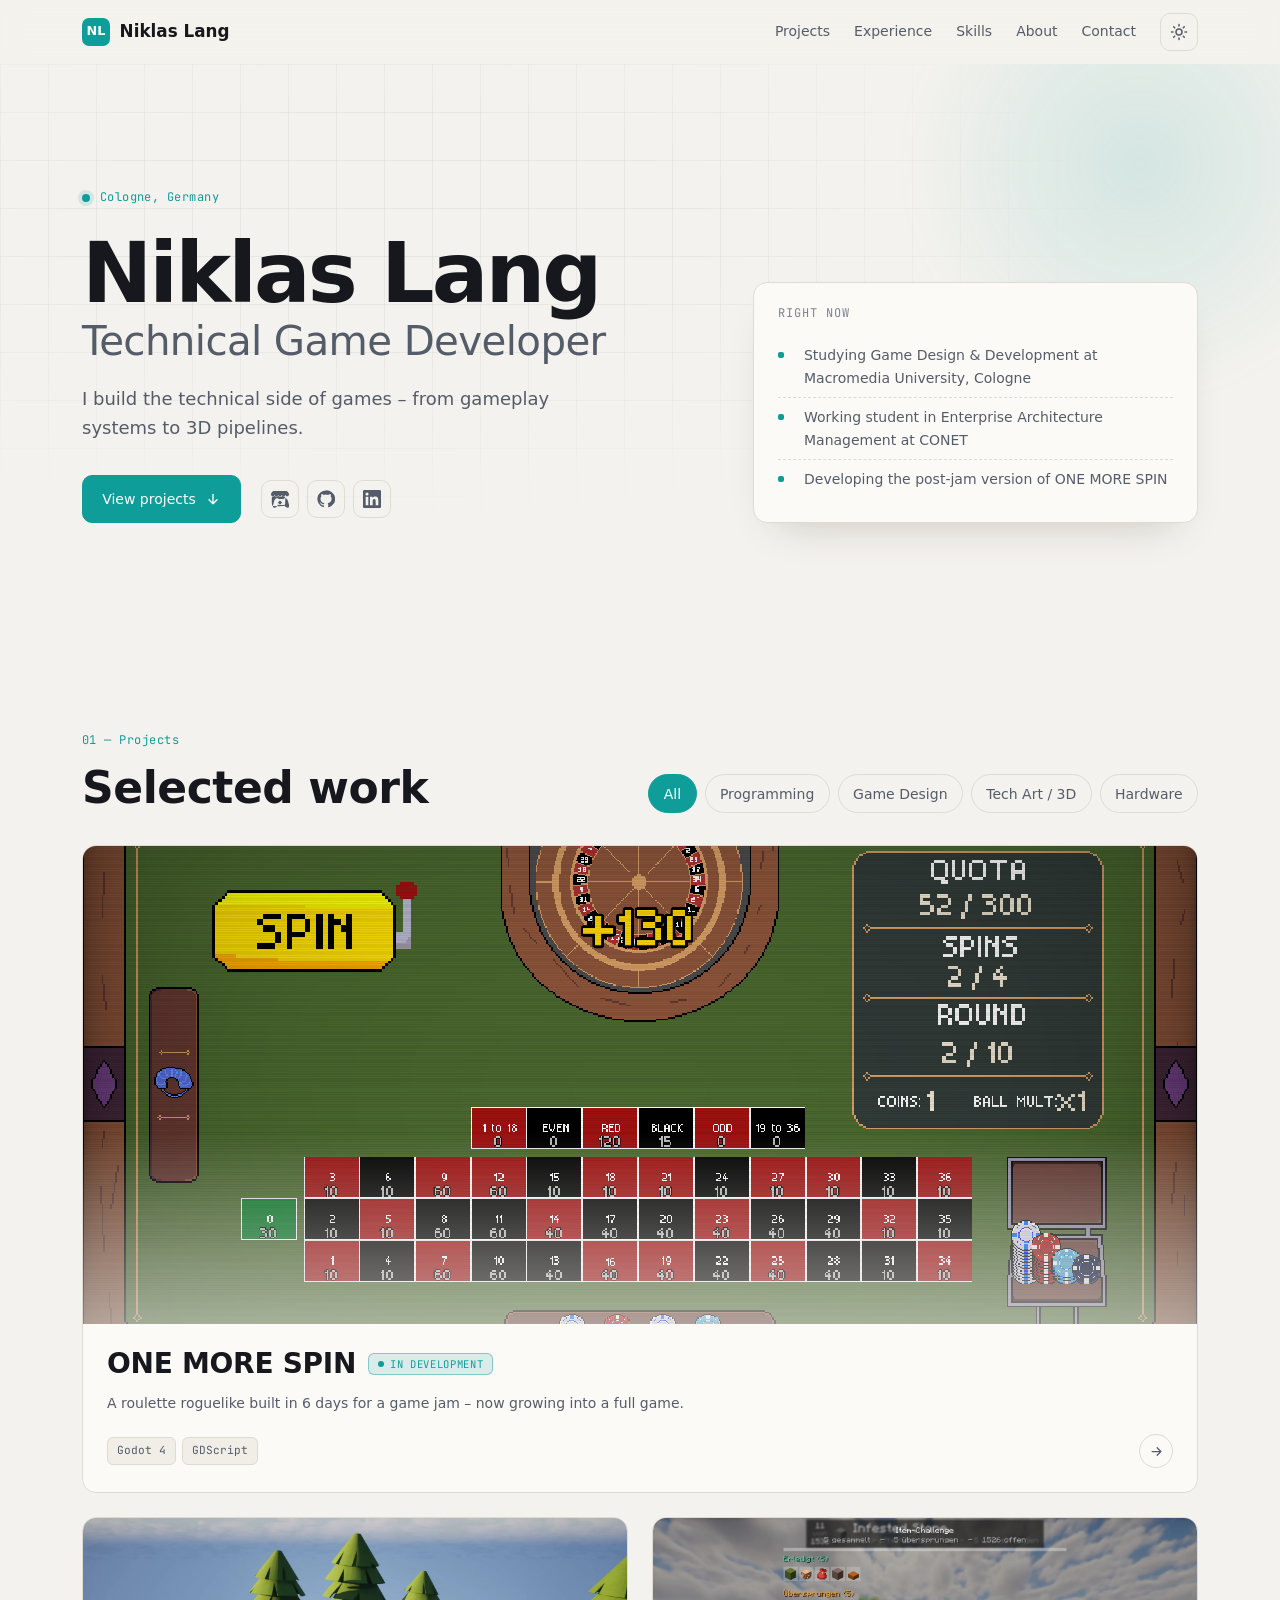
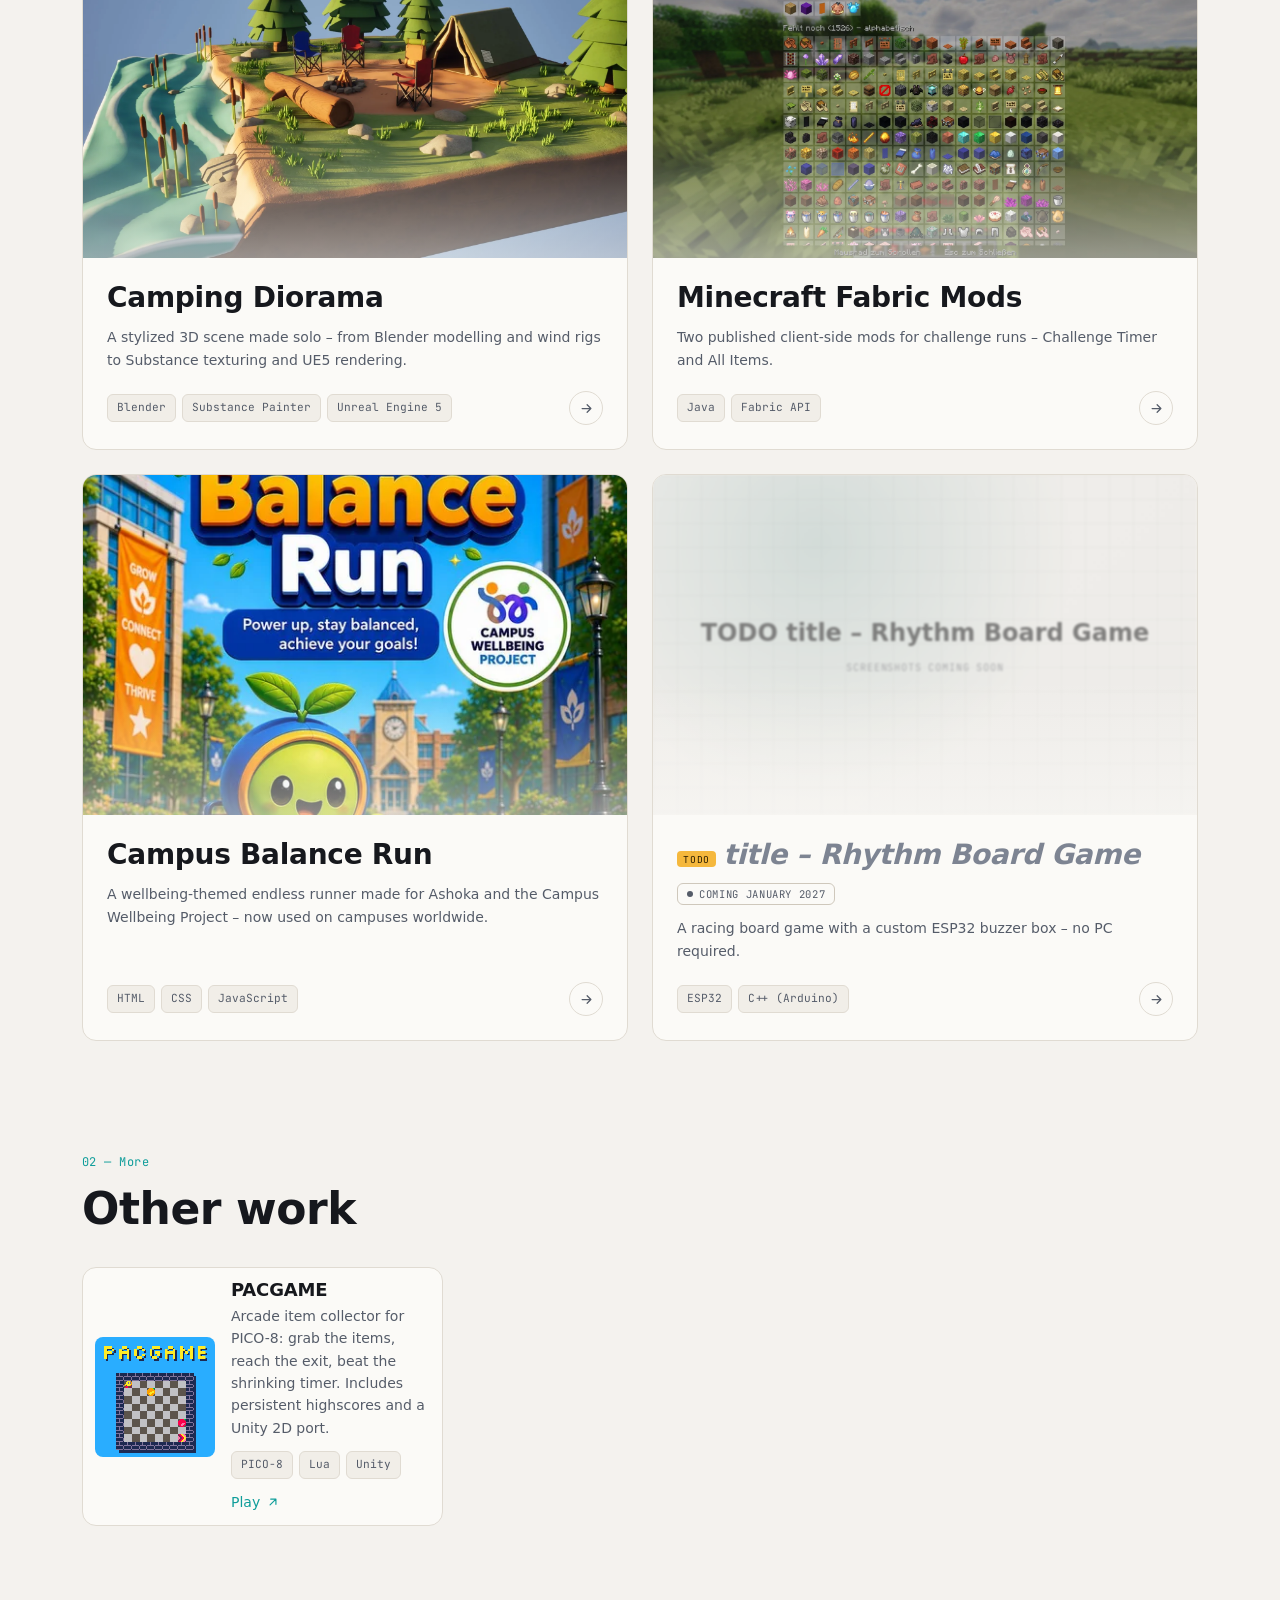
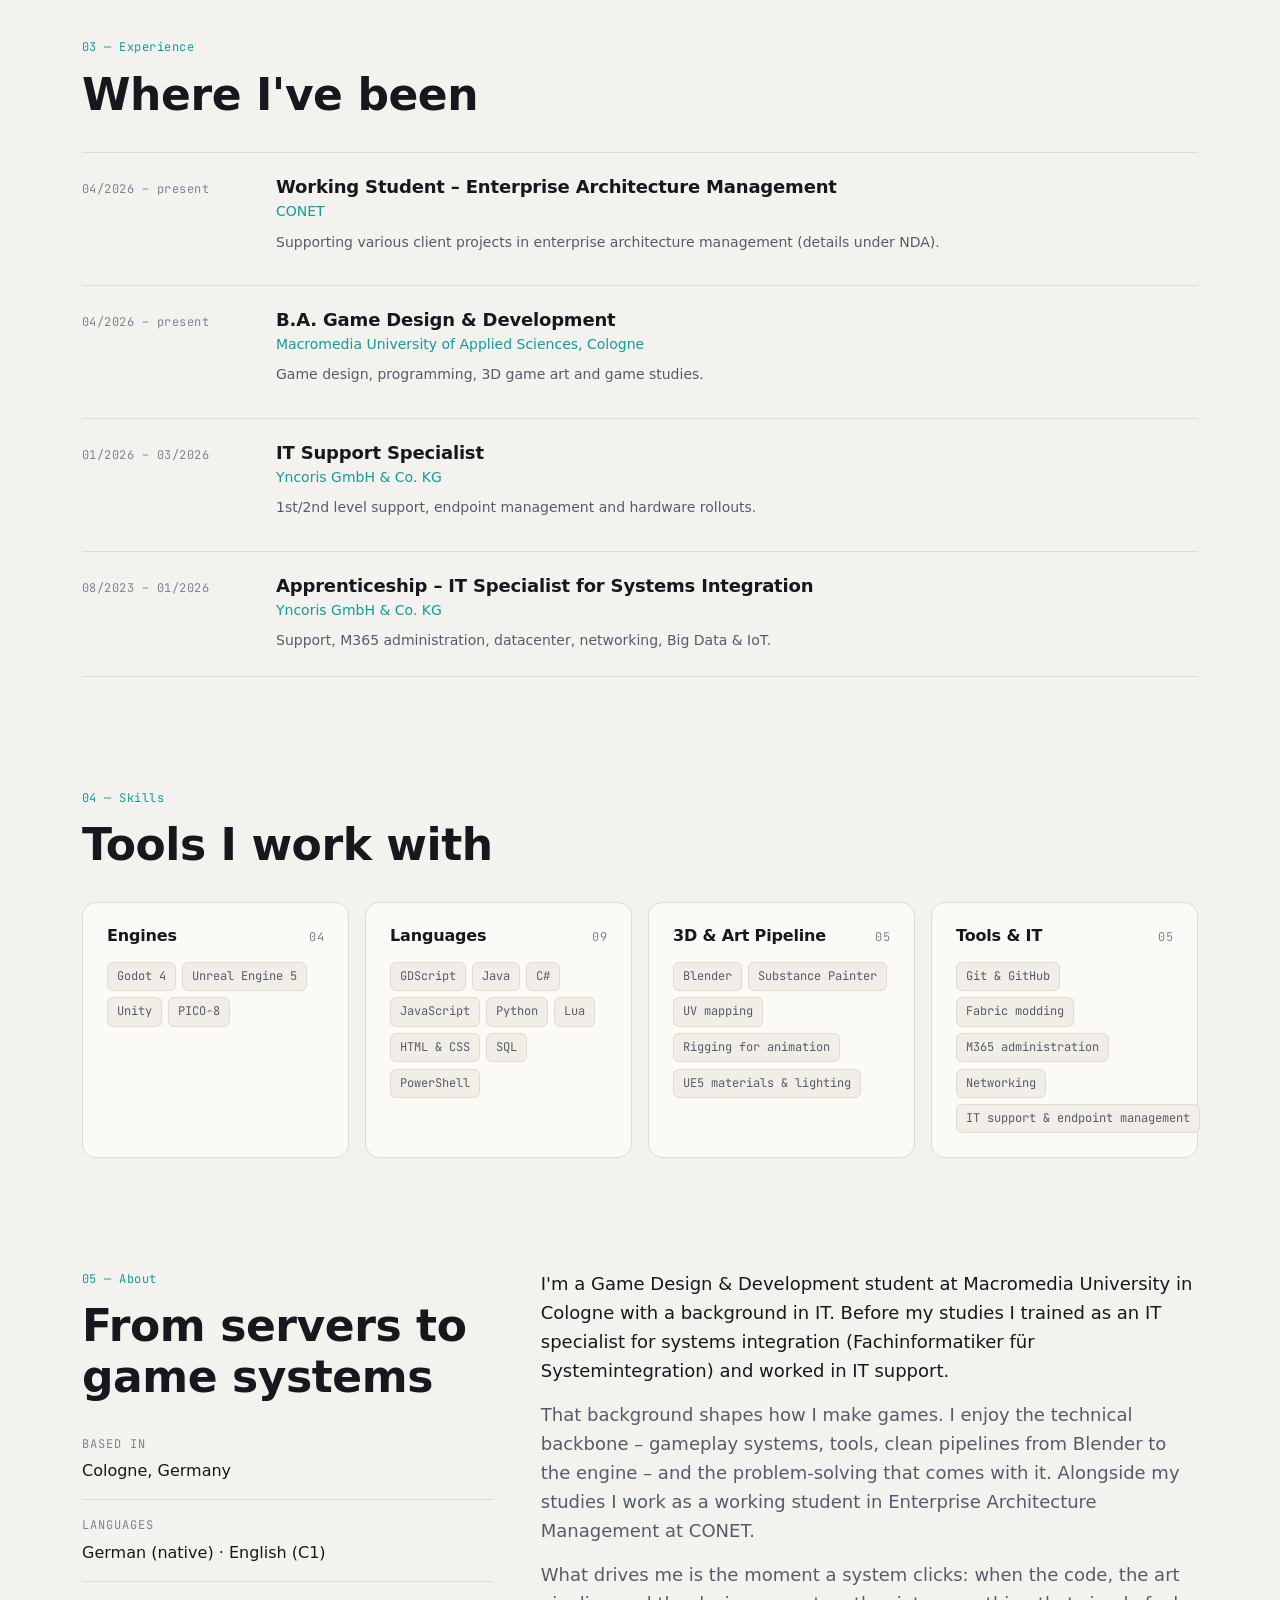
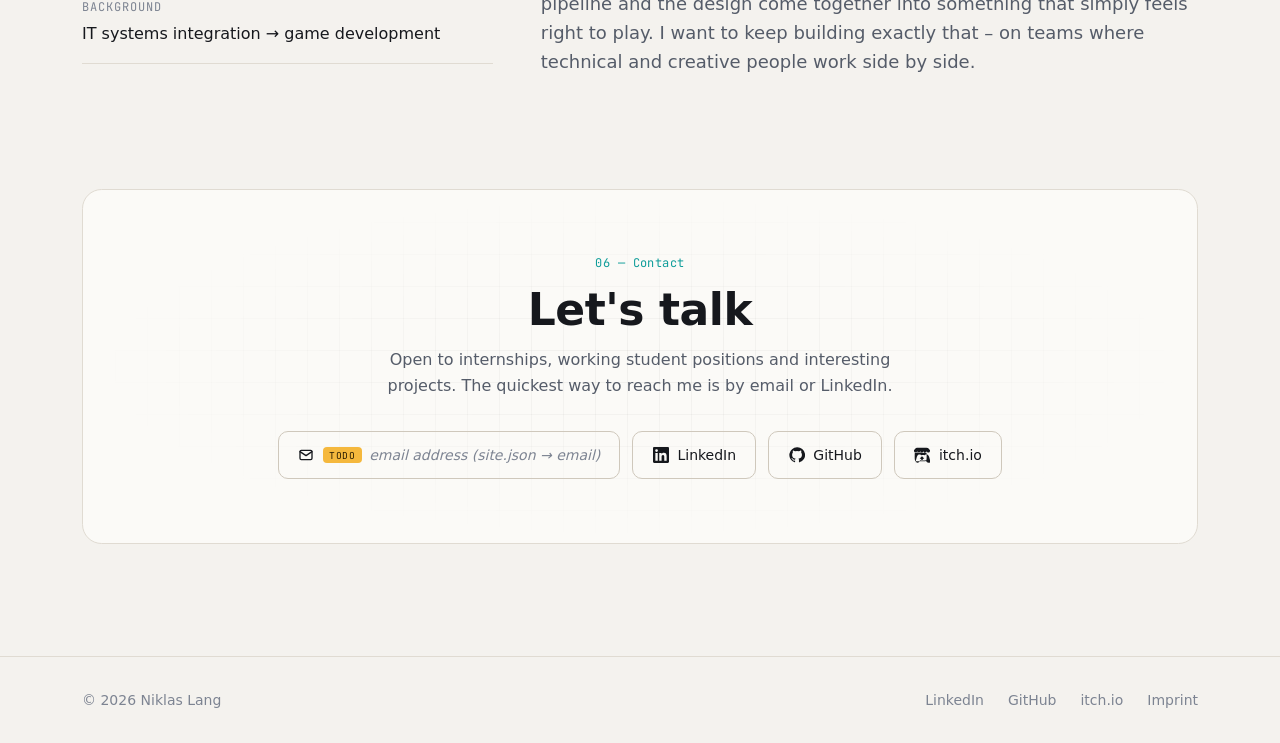
==== index.html @ 4048233a "Add files via upload" ====
<!doctype html>
<html lang="en" data-theme="dark">
<head>
  <meta charset="utf-8">
  <meta name="viewport" content="width=device-width, initial-scale=1">
  <title>Niklas Lang – Technical Game Developer</title>
  <meta name="description" content="Portfolio of Niklas Lang – technical game developer from Cologne. Gameplay systems, 3D pipelines, mods and game jam projects.">
  <meta property="og:title" content="Niklas Lang – Technical Game Developer">
  <meta property="og:description" content="Gameplay systems, 3D pipelines, mods and game jam projects.">
  <meta property="og:image" content="assets/camping-diorama/cover.webp">
  <link rel="icon" href="data:image/svg+xml,%3Csvg xmlns='http://www.w3.org/2000/svg' viewBox='0 0 32 32'%3E%3Crect width='32' height='32' rx='8' fill='%233ddbd9'/%3E%3Ctext x='16' y='22' font-family='Arial' font-weight='700' font-size='15' text-anchor='middle' fill='%23062625'%3ENL%3C/text%3E%3C/svg%3E">
  <link rel="preload" href="assets/fonts/space-grotesk-latin-700-normal.woff2" as="font" type="font/woff2" crossorigin>
  <link rel="preload" href="assets/fonts/inter-latin-400-normal.woff2" as="font" type="font/woff2" crossorigin>
  <!-- Set the theme before first paint, so there is no flash of the wrong theme -->
  <script>
    (function () {
      var t = null;
      try { t = localStorage.getItem("theme"); } catch (e) {}
      if (!t) t = window.matchMedia("(prefers-color-scheme: light)").matches ? "light" : "dark";
      document.documentElement.setAttribute("data-theme", t);
    })();
  </script>
  <link rel="stylesheet" href="css/style.css">
</head>
<body>
  <a class="skip-link" href="#main">Skip to content</a>

  <header class="site-header">
    <div class="container">
      <a class="brand" href="index.html" aria-label="Niklas Lang – home"><span class="brand-mark">NL</span><span>Niklas Lang</span></a>
      <nav class="nav" id="nav" aria-label="Main">
        <a href="#projects">Projects</a>
        <a href="#experience">Experience</a>
        <a href="#skills">Skills</a>
        <a href="#about">About</a>
        <a href="#contact">Contact</a>
      </nav>
      <button class="icon-btn menu-toggle" type="button" aria-label="Open menu" aria-expanded="false" aria-controls="nav">
        <svg viewBox="0 0 24 24" fill="none" stroke="currentColor" stroke-width="2" stroke-linecap="round"><path d="M4 7h16M4 12h16M4 17h16"/></svg>
      </button>
      <button class="icon-btn theme-toggle" type="button" aria-label="Toggle light and dark theme">
        <svg class="icon-moon" viewBox="0 0 24 24" fill="none" stroke="currentColor" stroke-width="2" stroke-linecap="round" stroke-linejoin="round"><path d="M21 12.8A9 9 0 1 1 11.2 3a7 7 0 0 0 9.8 9.8z"/></svg>
        <svg class="icon-sun" viewBox="0 0 24 24" fill="none" stroke="currentColor" stroke-width="2" stroke-linecap="round"><circle cx="12" cy="12" r="4"/><path d="M12 2v2M12 20v2M4.9 4.9l1.4 1.4M17.7 17.7l1.4 1.4M2 12h2M20 12h2M4.9 19.1l1.4-1.4M17.7 6.3l1.4-1.4"/></svg>
      </button>
    </div>
  </header>

  <main id="main">
    <!-- Hero – filled from data/site.json -->
    <section class="hero" aria-labelledby="hero-title">
      <div class="container hero-grid">
        <div>
          <span class="hero-label mono reveal"><span class="dot"></span><span id="hero-location">Cologne, Germany</span></span>
          <h1 id="hero-title" class="reveal"><span id="hero-name">Niklas Lang</span><span class="role" id="hero-role"></span></h1>
          <p class="hero-tagline reveal" id="hero-tagline"></p>
          <div class="hero-actions reveal" id="hero-actions">
            <a class="btn btn-primary" href="#projects">View projects <span aria-hidden="true" style="display:contents"><svg viewBox="0 0 24 24" fill="none" stroke="currentColor" stroke-width="2" stroke-linecap="round" stroke-linejoin="round"><path d="M12 5v14m0 0-6-6m6 6 6-6"/></svg></span></a>
          </div>
        </div>
        <aside class="now-card reveal" aria-labelledby="now-title">
          <h2 id="now-title">Right now</h2>
          <ul id="now-list"></ul>
        </aside>
      </div>
    </section>

    <section class="section" id="projects" aria-labelledby="projects-title">
      <div class="container">
        <div class="section-head reveal">
          <div>
            <span class="section-kicker mono">01 — Projects</span>
            <h2 id="projects-title">Selected work</h2>
          </div>
          <div class="filters" id="filters" role="group" aria-label="Filter projects by category"></div>
        </div>
        <div class="project-grid" id="project-grid"></div>
      </div>
    </section>

    <section class="section" id="other" aria-labelledby="other-title">
      <div class="container">
        <div class="section-head reveal">
          <div>
            <span class="section-kicker mono">02 — More</span>
            <h2 id="other-title">Other work</h2>
          </div>
        </div>
        <div class="other-grid" id="other-grid"></div>
      </div>
    </section>

    <section class="section" id="experience" aria-labelledby="exp-title">
      <div class="container">
        <div class="section-head reveal">
          <div>
            <span class="section-kicker mono">03 — Experience</span>
            <h2 id="exp-title">Where I've been</h2>
          </div>
        </div>
        <div class="timeline" id="timeline"></div>
      </div>
    </section>

    <section class="section" id="skills" aria-labelledby="skills-title">
      <div class="container">
        <div class="section-head reveal">
          <div>
            <span class="section-kicker mono">04 — Skills</span>
            <h2 id="skills-title">Tools I work with</h2>
          </div>
        </div>
        <div class="skills-grid" id="skills-grid"></div>
      </div>
    </section>

    <section class="section" id="about" aria-labelledby="about-title">
      <div class="container about-grid">
        <div class="reveal">
          <span class="section-kicker mono">05 — About</span>
          <h2 id="about-title" style="font-size:var(--fs-2xl)">From servers to game systems</h2>
          <div class="about-meta" id="about-meta" style="margin-top:var(--space-6)"></div>
        </div>
        <div class="about-text reveal" id="about-text"></div>
      </div>
    </section>

    <section class="section" id="contact" aria-labelledby="contact-title">
      <div class="container">
        <div class="contact-box reveal">
          <span class="section-kicker mono">06 — Contact</span>
          <h2 id="contact-title">Let's talk</h2>
          <p>Open to internships, working student positions and interesting projects. The quickest way to reach me is by email or LinkedIn.</p>
          <div class="contact-actions" id="contact-actions"></div>
        </div>
      </div>
    </section>
  </main>

  <footer class="site-footer">
    <div class="container">
      <span>© <span data-year></span> Niklas Lang</span>
      <div class="footer-links" id="footer-links">
        <a href="imprint.html">Imprint</a>
      </div>
    </div>
  </footer>

  <script src="js/shared.js"></script>
  <script src="js/main.js"></script>
</body>
</html>
---- css/style.css ----
/* ==========================================================================
   Niklas Lang – Portfolio
   One stylesheet for all pages. Structure:
   1. Fonts   2. Tokens (colours, spacing, type)   3. Base
   4. Layout & header   5. Hero   6. Sections   7. Cards & filters
   8. Experience / skills / about / contact   9. Project page
   10. Lightbox   11. Placeholders & TODO   12. Motion
   ========================================================================== */

/* ---------- 1. Fonts (self-hosted, no Google CDN) ---------- */
@font-face { font-family: "Inter"; src: url("../assets/fonts/inter-latin-400-normal.woff2") format("woff2"); font-weight: 400; font-display: swap; }
@font-face { font-family: "Inter"; src: url("../assets/fonts/inter-latin-500-normal.woff2") format("woff2"); font-weight: 500; font-display: swap; }
@font-face { font-family: "Inter"; src: url("../assets/fonts/inter-latin-600-normal.woff2") format("woff2"); font-weight: 600; font-display: swap; }
@font-face { font-family: "Space Grotesk"; src: url("../assets/fonts/space-grotesk-latin-500-normal.woff2") format("woff2"); font-weight: 500; font-display: swap; }
@font-face { font-family: "Space Grotesk"; src: url("../assets/fonts/space-grotesk-latin-700-normal.woff2") format("woff2"); font-weight: 700; font-display: swap; }
@font-face { font-family: "JetBrains Mono"; src: url("../assets/fonts/jetbrains-mono-latin-400-normal.woff2") format("woff2"); font-weight: 400; font-display: swap; }

/* ---------- 2. Design tokens ---------- */
:root {
  /* Accent – change this one value to re-colour the whole site */
  --accent: #3ddbd9;
  --accent-ink: #062625;              /* text on accent backgrounds */

  /* Dark theme (default) */
  --bg: #0e1014;
  --bg-soft: #12151b;
  --surface: #161a21;
  --surface-2: #1c212a;
  --border: #262c37;
  --border-strong: #343c4a;
  --text: #e8ebf0;
  --text-muted: #9aa3b2;
  --text-faint: #6b7385;
  --accent-soft: color-mix(in srgb, var(--accent) 14%, transparent);
  --accent-line: color-mix(in srgb, var(--accent) 45%, transparent);
  --grid-line: rgba(255, 255, 255, 0.035);
  --shadow: 0 20px 50px -20px rgba(0, 0, 0, 0.6);

  /* Type */
  --font-head: "Space Grotesk", system-ui, sans-serif;
  --font-body: "Inter", system-ui, sans-serif;
  --font-mono: "JetBrains Mono", ui-monospace, monospace;
  --fs-xs: 0.75rem;
  --fs-sm: 0.875rem;
  --fs-base: 1rem;
  --fs-lg: 1.125rem;
  --fs-xl: clamp(1.4rem, 1.1rem + 1vw, 1.75rem);
  --fs-2xl: clamp(1.9rem, 1.3rem + 2.2vw, 2.75rem);
  --fs-hero: clamp(2.75rem, 1.6rem + 5.2vw, 5.25rem);

  /* Spacing & shape */
  --space-1: 0.25rem; --space-2: 0.5rem; --space-3: 0.75rem; --space-4: 1rem;
  --space-5: 1.5rem; --space-6: 2rem; --space-7: 3rem; --space-8: 4.5rem; --space-9: 7rem;
  --radius: 14px;
  --radius-sm: 8px;
  --max-w: 1180px;
  --gutter: clamp(1rem, 4vw, 2rem);
  --header-h: 64px;
  --ease: cubic-bezier(0.2, 0.7, 0.2, 1);
  color-scheme: dark;
}

/* Light theme – warm off-white, same structure */
:root[data-theme="light"] {
  --accent: #0f9d9a;
  --accent-ink: #ffffff;
  --bg: #f4f2ee;
  --bg-soft: #efece6;
  --surface: #fbfaf7;
  --surface-2: #f1eee8;
  --border: #e0dbd2;
  --border-strong: #cfc8bc;
  --text: #16181d;
  --text-muted: #555c69;
  --text-faint: #7d8492;
  --grid-line: rgba(0, 0, 0, 0.045);
  --shadow: 0 20px 40px -24px rgba(40, 30, 10, 0.25);
  color-scheme: light;
}

/* ---------- 3. Base ---------- */
*, *::before, *::after { box-sizing: border-box; }
html { scroll-behavior: smooth; scroll-padding-top: calc(var(--header-h) + 1rem); -webkit-text-size-adjust: 100%; }
body {
  margin: 0;
  background: var(--bg);
  color: var(--text);
  font-family: var(--font-body);
  font-size: var(--fs-base);
  line-height: 1.6;
  -webkit-font-smoothing: antialiased;
  overflow-x: hidden;
  transition: background-color 0.3s var(--ease), color 0.3s var(--ease);
}
img { max-width: 100%; display: block; }
h1, h2, h3, h4 { font-family: var(--font-head); line-height: 1.15; margin: 0; font-weight: 700; letter-spacing: -0.01em; }
p { margin: 0; }
a { color: inherit; text-decoration: none; }
a:hover { color: var(--accent); }
ul { margin: 0; padding: 0; }
button { font: inherit; color: inherit; background: none; border: 0; cursor: pointer; }
:focus-visible { outline: 2px solid var(--accent); outline-offset: 3px; border-radius: 4px; }
::selection { background: var(--accent); color: var(--accent-ink); }

.container { width: 100%; max-width: var(--max-w); margin: 0 auto; padding: 0 var(--gutter); }
.visually-hidden { position: absolute !important; width: 1px; height: 1px; overflow: hidden; clip: rect(0 0 0 0); white-space: nowrap; }
.skip-link { position: absolute; left: 1rem; top: -100px; background: var(--accent); color: var(--accent-ink); padding: 0.5rem 1rem; border-radius: var(--radius-sm); z-index: 100; }
.skip-link:focus { top: 1rem; }
.mono { font-family: var(--font-mono); font-size: var(--fs-xs); letter-spacing: 0.04em; }

/* ---------- 4. Header ---------- */
.site-header {
  position: sticky; top: 0; z-index: 50;
  height: var(--header-h);
  background: color-mix(in srgb, var(--bg) 78%, transparent);
  backdrop-filter: blur(14px) saturate(140%);
  -webkit-backdrop-filter: blur(14px) saturate(140%);
  border-bottom: 1px solid transparent;
  transition: border-color 0.3s var(--ease);
}
.site-header.scrolled { border-bottom-color: var(--border); }
.site-header .container { height: 100%; display: flex; align-items: center; gap: var(--space-5); }
.brand { font-family: var(--font-head); font-weight: 700; font-size: 1.05rem; display: flex; align-items: center; gap: 0.6rem; white-space: nowrap; }
.brand-mark {
  width: 28px; height: 28px; border-radius: 7px; display: grid; place-items: center;
  background: var(--accent); color: var(--accent-ink); font-size: 0.8rem; font-weight: 700; letter-spacing: 0;
}
.nav { margin-left: auto; display: flex; gap: var(--space-5); font-size: var(--fs-sm); color: var(--text-muted); }
.nav a { position: relative; padding: 0.25rem 0; }
.nav a::after { content: ""; position: absolute; left: 0; right: 0; bottom: -2px; height: 1px; background: var(--accent); transform: scaleX(0); transform-origin: left; transition: transform 0.25s var(--ease); }
.nav a:hover::after, .nav a.active::after { transform: scaleX(1); }
.nav a.active { color: var(--text); }
.icon-btn {
  width: 38px; height: 38px; border-radius: 10px; display: grid; place-items: center; flex-shrink: 0;
  border: 1px solid var(--border); color: var(--text-muted); transition: all 0.2s var(--ease);
}
.icon-btn:hover { color: var(--accent); border-color: var(--accent-line); }
.icon-btn svg { width: 18px; height: 18px; }
.theme-toggle .icon-sun { display: none; }
:root[data-theme="light"] .theme-toggle .icon-sun { display: block; }
:root[data-theme="light"] .theme-toggle .icon-moon { display: none; }
.menu-toggle { display: none; }

@media (max-width: 760px) {
  .nav {
    position: fixed; inset: var(--header-h) 0 auto 0; flex-direction: column; gap: 0;
    background: var(--bg); border-bottom: 1px solid var(--border); padding: var(--space-2) var(--gutter) var(--space-4);
    transform: translateY(-8px); opacity: 0; pointer-events: none; transition: all 0.25s var(--ease);
  }
  .nav.open { transform: none; opacity: 1; pointer-events: auto; }
  .nav a { padding: var(--space-3) 0; font-size: var(--fs-base); border-bottom: 1px solid var(--border); }
  .nav a:last-child { border-bottom: 0; }
  .nav a::after { display: none; }
  .menu-toggle { display: grid; margin-left: auto; }
  .theme-toggle { margin-left: 0; }
}

/* ---------- 5. Hero ---------- */
.hero { position: relative; padding: clamp(3.5rem, 10vw, 7.5rem) 0 clamp(3rem, 8vw, 6rem); overflow: hidden; }
/* subtle blueprint grid – static, fades out towards the bottom */
.hero::before {
  content: ""; position: absolute; inset: 0; z-index: -1;
  background-image:
    linear-gradient(var(--grid-line) 1px, transparent 1px),
    linear-gradient(90deg, var(--grid-line) 1px, transparent 1px);
  background-size: 48px 48px;
  mask-image: radial-gradient(ellipse 80% 70% at 30% 30%, #000 30%, transparent 75%);
  -webkit-mask-image: radial-gradient(ellipse 80% 70% at 30% 30%, #000 30%, transparent 75%);
}
.hero::after {
  content: ""; position: absolute; z-index: -1; width: 520px; height: 520px; right: -120px; top: -160px;
  background: radial-gradient(circle, var(--accent-soft), transparent 65%); filter: blur(10px);
}
.hero-grid { display: grid; grid-template-columns: 1.4fr 1fr; gap: var(--space-7); align-items: end; }
.hero-label { color: var(--accent); display: inline-flex; align-items: center; gap: 0.6rem; margin-bottom: var(--space-5); }
.hero-label .dot { width: 8px; height: 8px; border-radius: 50%; background: var(--accent); box-shadow: 0 0 0 4px var(--accent-soft); }
.hero h1 { font-size: var(--fs-hero); letter-spacing: -0.035em; line-height: 0.98; }
.hero h1 .role { display: block; color: var(--text-muted); font-weight: 500; font-size: 0.48em; letter-spacing: -0.015em; margin-top: 0.5rem; }
.hero-tagline { font-size: var(--fs-lg); color: var(--text-muted); max-width: 34rem; margin-top: var(--space-5); }
.hero-actions { display: flex; flex-wrap: wrap; gap: var(--space-3); margin-top: var(--space-6); align-items: center; }
.hero-social { display: flex; gap: var(--space-2); margin-left: var(--space-2); }

.now-card { background: var(--surface); border: 1px solid var(--border); border-radius: var(--radius); padding: var(--space-5); box-shadow: var(--shadow); }
.now-card h2 { font-family: var(--font-mono); font-weight: 400; font-size: var(--fs-xs); color: var(--text-faint); letter-spacing: 0.08em; text-transform: uppercase; margin-bottom: var(--space-4); }
.now-card li { list-style: none; display: grid; grid-template-columns: 14px 1fr; gap: var(--space-3); font-size: var(--fs-sm); color: var(--text-muted); padding: var(--space-2) 0; }
.now-card li + li { border-top: 1px dashed var(--border); }
.now-card li::before { content: ""; width: 6px; height: 6px; margin-top: 0.55em; border-radius: 2px; background: var(--accent); }
.now-card .loc { margin-top: var(--space-4); padding-top: var(--space-4); border-top: 1px solid var(--border); color: var(--text-faint); }

@media (max-width: 860px) {
  .hero-grid { grid-template-columns: 1fr; gap: var(--space-6); }
}

/* Buttons */
.btn {
  display: inline-flex; align-items: center; gap: 0.55rem; padding: 0.75rem 1.2rem; border-radius: 10px;
  font-weight: 500; font-size: var(--fs-sm); border: 1px solid var(--border-strong); color: var(--text);
  transition: transform 0.2s var(--ease), background 0.2s var(--ease), border-color 0.2s var(--ease), color 0.2s;
}
.btn svg { width: 16px; height: 16px; }
.btn:hover { border-color: var(--accent); color: var(--accent); transform: translateY(-1px); }
.btn-primary { background: var(--accent); color: var(--accent-ink); border-color: var(--accent); }
.btn-primary:hover { color: var(--accent-ink); background: color-mix(in srgb, var(--accent) 88%, #fff); }

/* ---------- 6. Sections ---------- */
.section { padding: var(--space-9) 0 0; }
.section:last-of-type { padding-bottom: var(--space-9); }
.section-head { display: flex; align-items: end; justify-content: space-between; gap: var(--space-5); flex-wrap: wrap; margin-bottom: var(--space-6); }
.section-kicker { color: var(--accent); margin-bottom: var(--space-3); display: block; }
.section-head h2 { font-size: var(--fs-2xl); }
.section-sub { color: var(--text-muted); max-width: 36rem; margin-top: var(--space-3); }

/* ---------- 7. Filters & project cards ---------- */
.filters { display: flex; flex-wrap: wrap; gap: var(--space-2); }
.filter {
  padding: 0.45rem 0.9rem; border-radius: 999px; border: 1px solid var(--border); font-size: var(--fs-sm); color: var(--text-muted);
  transition: all 0.2s var(--ease);
}
.filter:hover { color: var(--text); border-color: var(--border-strong); }
.filter[aria-pressed="true"] { background: var(--accent); border-color: var(--accent); color: var(--accent-ink); }

.project-grid { display: grid; grid-template-columns: repeat(2, 1fr); gap: var(--space-5); }
.project-grid .card:first-child { grid-column: 1 / -1; }
.project-grid .card:first-child .card-media { aspect-ratio: 21 / 9; }
@media (max-width: 760px) {
  .project-grid { grid-template-columns: 1fr; }
  .project-grid .card:first-child .card-media { aspect-ratio: 16 / 10; }
}
.card {
  --mx: 50%; --my: 50%;
  position: relative; display: flex; flex-direction: column; border-radius: var(--radius); overflow: hidden;
  background: var(--surface); border: 1px solid var(--border);
  transition: border-color 0.3s var(--ease), transform 0.3s var(--ease), box-shadow 0.3s var(--ease);
  isolation: isolate;
}
.card.is-hidden { display: none; }
/* cursor-following glow */
.card::before {
  content: ""; position: absolute; inset: 0; z-index: 2; pointer-events: none; opacity: 0; transition: opacity 0.3s var(--ease);
  background: radial-gradient(420px circle at var(--mx) var(--my), color-mix(in srgb, var(--accent) 12%, transparent), transparent 45%);
}
.card:hover { border-color: var(--accent-line); transform: translateY(-3px); box-shadow: var(--shadow); }
.card:hover::before { opacity: 1; }
.card-link { position: absolute; inset: 0; z-index: 3; border-radius: var(--radius); }
.card-media { position: relative; aspect-ratio: 16 / 10; overflow: hidden; background: var(--surface-2); }
.card-media img, .card-media video, .card-media .placeholder { position: absolute; inset: 0; width: 100%; height: 100%; object-fit: cover; }
.card-media img { transition: transform 0.6s var(--ease), opacity 0.4s var(--ease); }
.card:hover .card-media img { transform: scale(1.04); }
.card-media video { opacity: 0; transition: opacity 0.4s var(--ease); }
.card.playing .card-media video { opacity: 1; }
.card-media::after { content: ""; position: absolute; inset: 0; background: linear-gradient(to top, color-mix(in srgb, var(--surface) 55%, transparent), transparent 40%); pointer-events: none; }
.card-body { padding: var(--space-5); display: flex; flex-direction: column; gap: var(--space-3); flex: 1; }
.card-title { font-size: var(--fs-xl); display: flex; align-items: center; gap: var(--space-3); flex-wrap: wrap; }
.card-tagline { color: var(--text-muted); font-size: var(--fs-sm); }
.card-foot { margin-top: auto; display: flex; align-items: center; justify-content: space-between; gap: var(--space-3); padding-top: var(--space-2); }
.card-arrow { width: 34px; height: 34px; border-radius: 50%; display: grid; place-items: center; border: 1px solid var(--border); color: var(--text-muted); transition: all 0.25s var(--ease); flex-shrink: 0; }
.card-arrow svg { width: 15px; height: 15px; }
.card:hover .card-arrow { background: var(--accent); border-color: var(--accent); color: var(--accent-ink); transform: rotate(-45deg); }
.card.is-soon .card-media img, .card.is-soon .card-media .placeholder { filter: saturate(0.4) blur(1px); opacity: 0.6; }

.chips { display: flex; flex-wrap: wrap; gap: 0.4rem; }
.chip { font-family: var(--font-mono); font-size: 0.7rem; padding: 0.25rem 0.55rem; border-radius: 6px; background: var(--surface-2); color: var(--text-muted); border: 1px solid var(--border); white-space: nowrap; }
.badge {
  font-family: var(--font-mono); font-size: 0.66rem; font-weight: 400; letter-spacing: 0.06em; text-transform: uppercase;
  padding: 0.25rem 0.55rem; border-radius: 6px; background: var(--accent-soft); color: var(--accent); border: 1px solid var(--accent-line);
  display: inline-flex; align-items: center; gap: 0.4rem; white-space: nowrap;
}
.badge::before { content: ""; width: 6px; height: 6px; border-radius: 50%; background: currentColor; animation: pulse 2s infinite; }
.badge.soon { background: transparent; color: var(--text-muted); border-color: var(--border-strong); }
.badge.soon::before { animation: none; }
@keyframes pulse { 50% { opacity: 0.35; } }
.badge-float { position: absolute; top: var(--space-4); left: var(--space-4); z-index: 1; backdrop-filter: blur(6px); background: color-mix(in srgb, var(--bg) 70%, transparent); }

/* Other work – compact horizontal cards */
.other-grid { display: grid; grid-template-columns: repeat(auto-fill, minmax(320px, 1fr)); gap: var(--space-4); }
.mini-card { display: grid; grid-template-columns: 120px 1fr; gap: var(--space-4); align-items: center; padding: var(--space-3); border-radius: var(--radius); background: var(--surface); border: 1px solid var(--border); transition: border-color 0.25s var(--ease); }
.mini-card:hover { border-color: var(--accent-line); }
.mini-media { position: relative; aspect-ratio: 1; border-radius: var(--radius-sm); overflow: hidden; background: var(--surface-2); padding: 0; }
.mini-media img, .mini-media .placeholder { width: 100%; height: 100%; object-fit: cover; }
.mini-media:hover img { transform: scale(1.05); }
.mini-media img { transition: transform 0.4s var(--ease); }
.mini-body h3 { font-size: var(--fs-lg); margin-bottom: var(--space-1); }
.mini-body p { font-size: var(--fs-sm); color: var(--text-muted); margin-bottom: var(--space-3); }
.mini-actions { display: flex; align-items: center; gap: var(--space-3); flex-wrap: wrap; }
.text-link { font-size: var(--fs-sm); color: var(--accent); display: inline-flex; align-items: center; gap: 0.35rem; font-weight: 500; }
.text-link svg { width: 14px; height: 14px; }
@media (max-width: 420px) { .mini-card { grid-template-columns: 88px 1fr; } .other-grid { grid-template-columns: 1fr; } }

/* ---------- 8. Experience / skills / about / contact ---------- */
.timeline { position: relative; display: grid; gap: var(--space-2); }
.tl-item { display: grid; grid-template-columns: 170px 1fr; gap: var(--space-5); padding: var(--space-5) 0; border-top: 1px solid var(--border); }
.tl-item:last-child { border-bottom: 1px solid var(--border); }
.tl-period { color: var(--text-faint); padding-top: 0.2rem; }
.tl-item h3 { font-size: var(--fs-lg); }
.tl-org { color: var(--accent); font-size: var(--fs-sm); font-weight: 500; margin-top: 0.15rem; }
.tl-text { color: var(--text-muted); font-size: var(--fs-sm); margin-top: var(--space-2); }
@media (max-width: 640px) { .tl-item { grid-template-columns: 1fr; gap: var(--space-2); } }

.skills-grid { display: grid; grid-template-columns: repeat(auto-fit, minmax(250px, 1fr)); gap: var(--space-4); }
.skill-group { background: var(--surface); border: 1px solid var(--border); border-radius: var(--radius); padding: var(--space-5); }
.skill-group h3 { font-size: var(--fs-base); margin-bottom: var(--space-4); display: flex; justify-content: space-between; align-items: baseline; }
.skill-group h3 .mono { color: var(--text-faint); font-weight: 400; }
.skill-group .chip { font-size: 0.75rem; }

.about-grid { display: grid; grid-template-columns: 1fr 1.6fr; gap: var(--space-7); }
.about-text { display: grid; gap: var(--space-4); color: var(--text-muted); font-size: var(--fs-lg); }
.about-text p:first-child { color: var(--text); }
.about-meta { display: grid; gap: var(--space-4); align-content: start; }
.meta-row { display: grid; gap: var(--space-1); padding-bottom: var(--space-4); border-bottom: 1px solid var(--border); }
.meta-row .mono { color: var(--text-faint); text-transform: uppercase; letter-spacing: 0.08em; }
@media (max-width: 860px) { .about-grid { grid-template-columns: 1fr; gap: var(--space-6); } }

.contact-box {
  position: relative; overflow: hidden; border-radius: calc(var(--radius) * 1.4); border: 1px solid var(--border);
  background: var(--surface); padding: clamp(2rem, 6vw, 4rem); text-align: center;
}
.contact-box::before {
  content: ""; position: absolute; inset: 0; z-index: 0;
  background-image: linear-gradient(var(--grid-line) 1px, transparent 1px), linear-gradient(90deg, var(--grid-line) 1px, transparent 1px);
  background-size: 32px 32px; mask-image: radial-gradient(ellipse at center, #000, transparent 70%); -webkit-mask-image: radial-gradient(ellipse at center, #000, transparent 70%);
}
.contact-box > * { position: relative; }
.contact-box h2 { font-size: var(--fs-2xl); margin-bottom: var(--space-3); }
.contact-box p { color: var(--text-muted); max-width: 32rem; margin: 0 auto var(--space-6); }
.contact-actions { display: flex; justify-content: center; flex-wrap: wrap; gap: var(--space-3); }

.site-footer { border-top: 1px solid var(--border); padding: var(--space-6) 0; color: var(--text-faint); font-size: var(--fs-sm); }
.site-footer .container { display: flex; justify-content: space-between; align-items: center; gap: var(--space-4); flex-wrap: wrap; }
.footer-links { display: flex; gap: var(--space-5); flex-wrap: wrap; }

/* ---------- 9. Project page ---------- */
.project-hero { padding: var(--space-7) 0 var(--space-6); }
.back-link { display: inline-flex; align-items: center; gap: 0.5rem; color: var(--text-muted); font-size: var(--fs-sm); margin-bottom: var(--space-6); }
.back-link svg { width: 16px; height: 16px; transform: rotate(180deg); }
.project-title-row { display: flex; align-items: center; gap: var(--space-4); flex-wrap: wrap; margin-bottom: var(--space-4); }
.project-hero h1 { font-size: var(--fs-hero); letter-spacing: -0.035em; }
.project-tagline { font-size: var(--fs-lg); color: var(--text-muted); max-width: 46rem; }
.project-chips { margin-top: var(--space-5); }

.media-frame { position: relative; border-radius: var(--radius); overflow: hidden; border: 1px solid var(--border); background: #000; aspect-ratio: 16 / 9; }
.media-frame img, .media-frame iframe, .media-frame .placeholder { position: absolute; inset: 0; width: 100%; height: 100%; object-fit: cover; border: 0; }
.media-frame.portrait { aspect-ratio: 16 / 9; }
.media-frame.portrait img { object-fit: contain; }
.media-frame.portrait .blur-bg { position: absolute; inset: -20px; width: calc(100% + 40px); height: calc(100% + 40px); object-fit: cover; filter: blur(28px) brightness(0.55); }
.yt-poster { position: absolute; inset: 0; width: 100%; height: 100%; padding: 0; }
.yt-poster img { transition: transform 0.6s var(--ease), filter 0.3s; }
.yt-poster:hover img { transform: scale(1.02); filter: brightness(0.85); }
.yt-play {
  position: absolute; left: 50%; top: 50%; translate: -50% -50%; display: flex; align-items: center; gap: 0.75rem;
  padding: 0.9rem 1.4rem 0.9rem 1rem; border-radius: 999px; background: var(--accent); color: var(--accent-ink); font-weight: 600; font-size: var(--fs-sm);
  box-shadow: 0 10px 40px -10px rgba(0, 0, 0, 0.7); transition: transform 0.25s var(--ease);
}
.yt-play svg { width: 22px; height: 22px; }
.yt-poster:hover .yt-play { transform: scale(1.05); }
.yt-note { position: absolute; bottom: var(--space-3); left: 50%; translate: -50% 0; font-size: 0.7rem; color: rgba(255, 255, 255, 0.75); background: rgba(0, 0, 0, 0.55); padding: 0.25rem 0.6rem; border-radius: 6px; white-space: nowrap; }

.project-layout { display: grid; grid-template-columns: minmax(0, 1fr) 320px; gap: var(--space-7); padding: var(--space-7) 0 0; align-items: start; }
.project-main { display: grid; gap: var(--space-8); min-width: 0; }
.project-aside { position: sticky; top: calc(var(--header-h) + var(--space-5)); display: grid; gap: var(--space-4); }
@media (max-width: 960px) { .project-layout { grid-template-columns: 1fr; } .project-aside { position: static; order: -1; } }

.facts { background: var(--surface); border: 1px solid var(--border); border-radius: var(--radius); padding: var(--space-5); }
.facts h2, .aside-title { font-family: var(--font-mono); font-weight: 400; font-size: var(--fs-xs); color: var(--text-faint); letter-spacing: 0.08em; text-transform: uppercase; margin-bottom: var(--space-3); }
.facts dl { margin: 0; display: grid; }
.facts .fact { display: grid; gap: 0.1rem; padding: var(--space-3) 0; border-top: 1px solid var(--border); }
.facts .fact:first-child { border-top: 0; padding-top: 0; }
.facts dt { font-size: var(--fs-xs); color: var(--text-faint); }
.facts dd { margin: 0; font-size: var(--fs-sm); }
.stats { display: grid; grid-template-columns: 1fr 1fr; gap: var(--space-3); }
.stat { background: var(--surface); border: 1px solid var(--border); border-radius: var(--radius); padding: var(--space-4); }
.stat-num { font-family: var(--font-head); font-size: 1.9rem; font-weight: 700; color: var(--accent); line-height: 1; font-variant-numeric: tabular-nums; }
.stat-label { font-size: var(--fs-xs); color: var(--text-muted); margin-top: var(--space-2); }
.stat-live { font-family: var(--font-mono); font-size: 0.62rem; color: var(--text-faint); margin-top: var(--space-2); display: flex; align-items: center; gap: 0.35rem; }
.stat-live::before { content: ""; width: 6px; height: 6px; border-radius: 50%; background: #39d353; }
.stat-live.offline::before { background: var(--text-faint); }
.link-buttons { display: grid; gap: var(--space-2); }
.link-buttons .btn { justify-content: space-between; }

.block h2 { font-size: var(--fs-xl); margin-bottom: var(--space-4); display: flex; align-items: center; gap: var(--space-3); }
.block h2 .mono { color: var(--accent); font-size: var(--fs-sm); }
.prose { color: var(--text-muted); font-size: var(--fs-lg); max-width: 46rem; }
.built-list { display: grid; gap: var(--space-3); max-width: 46rem; }
.built-list li { list-style: none; display: grid; grid-template-columns: 22px 1fr; gap: var(--space-3); color: var(--text-muted); }
.built-list li::before { content: "→"; color: var(--accent); font-family: var(--font-mono); }
.callout { border-left: 2px solid var(--accent); padding: var(--space-2) 0 var(--space-2) var(--space-5); }

.gallery { display: grid; grid-template-columns: repeat(auto-fill, minmax(220px, 1fr)); gap: var(--space-3); margin-top: var(--space-4); }
.gallery.portraits { grid-template-columns: repeat(auto-fill, minmax(150px, 1fr)); }
.gallery-item { position: relative; aspect-ratio: 16 / 10; border-radius: var(--radius-sm); overflow: hidden; border: 1px solid var(--border); background: var(--surface-2); padding: 0; }
.gallery.portraits .gallery-item { aspect-ratio: 9 / 16; }
.gallery-item img { width: 100%; height: 100%; object-fit: cover; transition: transform 0.5s var(--ease); }
.gallery-item:hover img { transform: scale(1.05); }
.gallery-item::after { content: ""; position: absolute; inset: 0; border-radius: inherit; box-shadow: inset 0 0 0 0 var(--accent); transition: box-shadow 0.2s; }
.gallery-item:hover::after { box-shadow: inset 0 0 0 2px var(--accent); }
.breakdown { display: grid; gap: var(--space-7); }
.breakdown-step h3 { font-size: var(--fs-lg); margin-bottom: var(--space-3); display: flex; gap: var(--space-3); align-items: baseline; }
.breakdown-step h3 .mono { color: var(--text-faint); }
.breakdown-step .prose { font-size: var(--fs-base); }

.next-project { display: flex; justify-content: space-between; align-items: center; gap: var(--space-4); padding: var(--space-6); margin-top: var(--space-8); border-radius: var(--radius); border: 1px solid var(--border); background: var(--surface); transition: border-color 0.25s; }
.next-project:hover { border-color: var(--accent-line); color: inherit; }
.next-project .mono { color: var(--text-faint); display: block; margin-bottom: var(--space-1); }
.next-project strong { font-family: var(--font-head); font-size: var(--fs-xl); }
.next-project:hover strong { color: var(--accent); }
.wip-note { display: flex; gap: var(--space-3); align-items: center; padding: var(--space-4) var(--space-5); border: 1px dashed var(--border-strong); border-radius: var(--radius); color: var(--text-muted); }
.not-found { padding: var(--space-9) 0; text-align: center; display: grid; gap: var(--space-4); justify-items: center; }

/* Imprint */
.legal { padding: var(--space-8) 0 var(--space-9); max-width: 46rem; }
.legal h1 { font-size: var(--fs-2xl); margin-bottom: var(--space-6); }
.legal h2 { font-size: var(--fs-lg); margin: var(--space-6) 0 var(--space-3); }
.legal p { color: var(--text-muted); }

/* ---------- 10. Lightbox ---------- */
.lightbox { position: fixed; inset: 0; z-index: 200; background: rgba(5, 6, 9, 0.92); backdrop-filter: blur(8px); display: grid; grid-template-rows: auto 1fr auto; opacity: 0; pointer-events: none; transition: opacity 0.25s var(--ease); }
.lightbox.open { opacity: 1; pointer-events: auto; }
.lb-top { display: flex; justify-content: space-between; align-items: center; padding: var(--space-4) var(--gutter); color: #c9cfd9; }
.lb-stage { position: relative; display: grid; place-items: center; padding: 0 var(--space-8); min-height: 0; }
.lb-stage img { max-width: 100%; max-height: 100%; object-fit: contain; border-radius: var(--radius-sm); user-select: none; }
.lb-caption { text-align: center; color: #c9cfd9; font-size: var(--fs-sm); padding: var(--space-4) var(--gutter) var(--space-5); }
.lb-btn { width: 44px; height: 44px; border-radius: 50%; display: grid; place-items: center; color: #fff; border: 1px solid rgba(255, 255, 255, 0.2); background: rgba(255, 255, 255, 0.06); transition: all 0.2s; }
.lb-btn:hover { border-color: var(--accent); color: var(--accent); }
.lb-btn svg { width: 18px; height: 18px; }
.lb-prev, .lb-next { position: absolute; top: 50%; translate: 0 -50%; }
.lb-prev { left: var(--space-4); } .lb-prev svg { transform: rotate(180deg); }
.lb-next { right: var(--space-4); }
@media (max-width: 640px) { .lb-stage { padding: 0 var(--space-3); } .lb-prev, .lb-next { display: none; } }

/* ---------- 11. Pixel art, placeholders, TODO ---------- */
img.pixel { image-rendering: pixelated; image-rendering: crisp-edges; }
.placeholder {
  display: grid; place-items: center; text-align: center; padding: var(--space-5);
  background:
    linear-gradient(var(--grid-line) 1px, transparent 1px) 0 0 / 24px 24px,
    linear-gradient(90deg, var(--grid-line) 1px, transparent 1px) 0 0 / 24px 24px,
    radial-gradient(circle at 30% 20%, color-mix(in srgb, var(--accent) 30%, transparent), transparent 55%),
    linear-gradient(135deg, var(--surface-2), var(--bg-soft));
  color: var(--text-muted);
}
.placeholder span { font-family: var(--font-head); font-weight: 700; font-size: clamp(1rem, 2.5vw, 1.5rem); color: var(--text); opacity: 0.85; }
.placeholder small { display: block; font-family: var(--font-mono); font-size: 0.65rem; letter-spacing: 0.08em; text-transform: uppercase; margin-top: 0.4rem; color: var(--text-faint); }
.todo { font-style: italic; color: var(--text-faint); }
.todo-pill { font-style: normal; font-family: var(--font-mono); font-size: 0.6rem; font-weight: 400; letter-spacing: 0.06em; padding: 0.1rem 0.4rem; border-radius: 4px; background: #f5b83d; color: #2b1d00; margin-right: 0.45rem; vertical-align: 0.15em; }

/* ---------- 12. Motion ---------- */
.reveal { opacity: 0; transform: translateY(18px); transition: opacity 0.7s var(--ease), transform 0.7s var(--ease); }
.reveal.visible { opacity: 1; transform: none; }
@media (prefers-reduced-motion: reduce) {
  html { scroll-behavior: auto; }
  *, *::before, *::after { animation: none !important; transition: none !important; }
  .reveal { opacity: 1; transform: none; }
  .card::before { display: none; }
}

/* hover lift must win over the reveal reset */
.card.reveal.visible:hover { transform: translateY(-3px); }
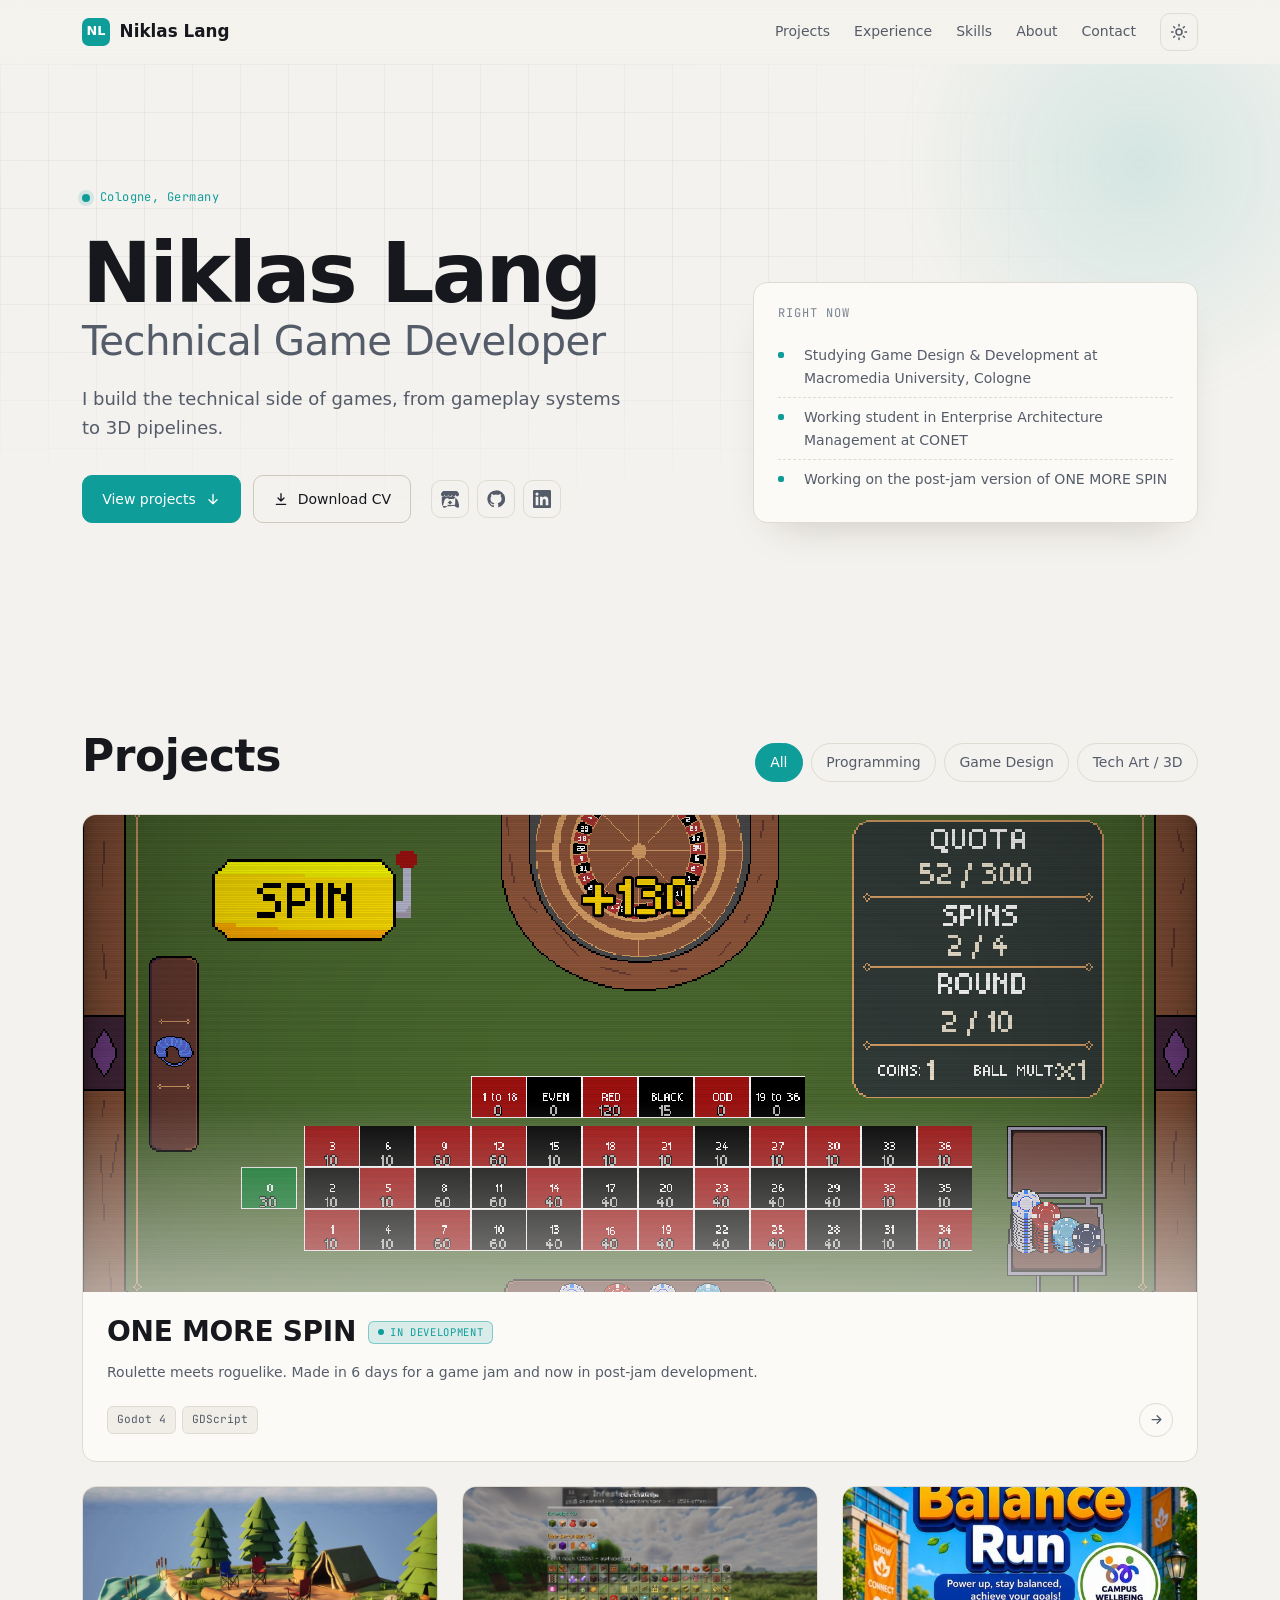
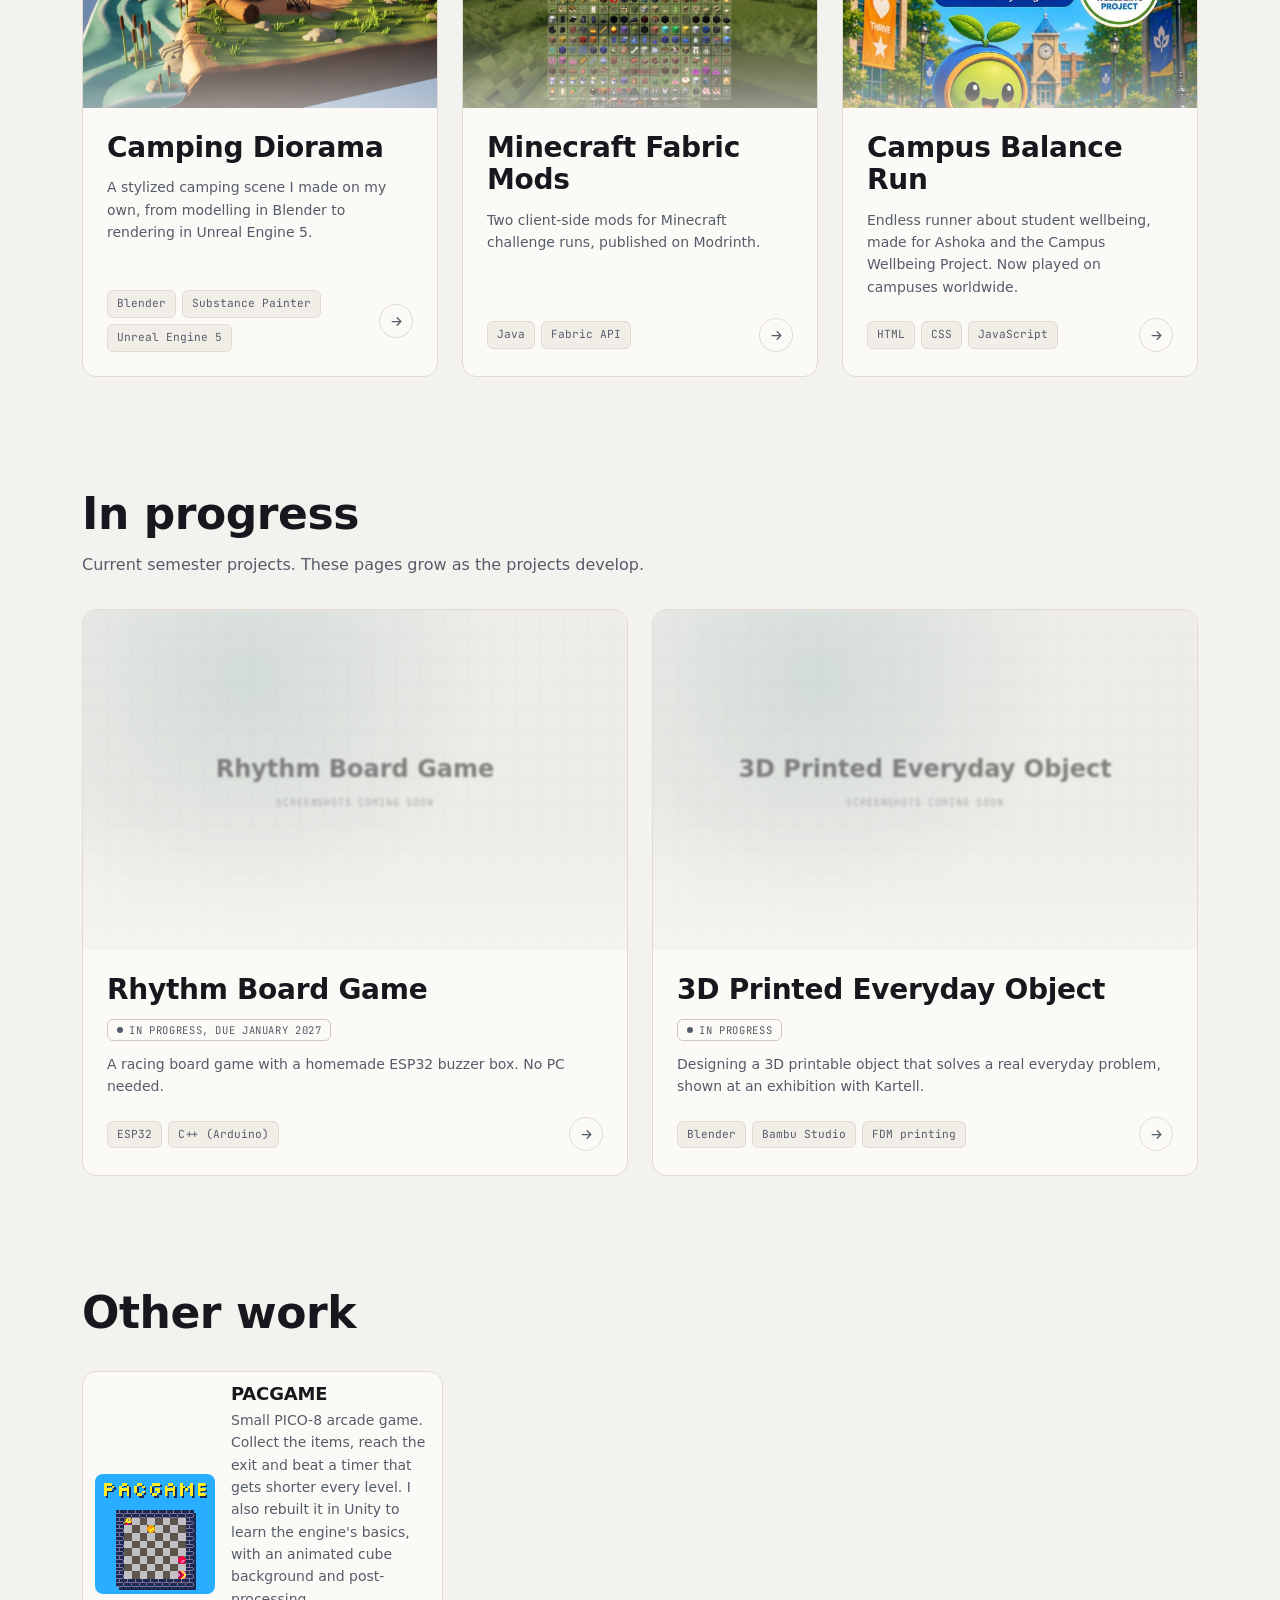
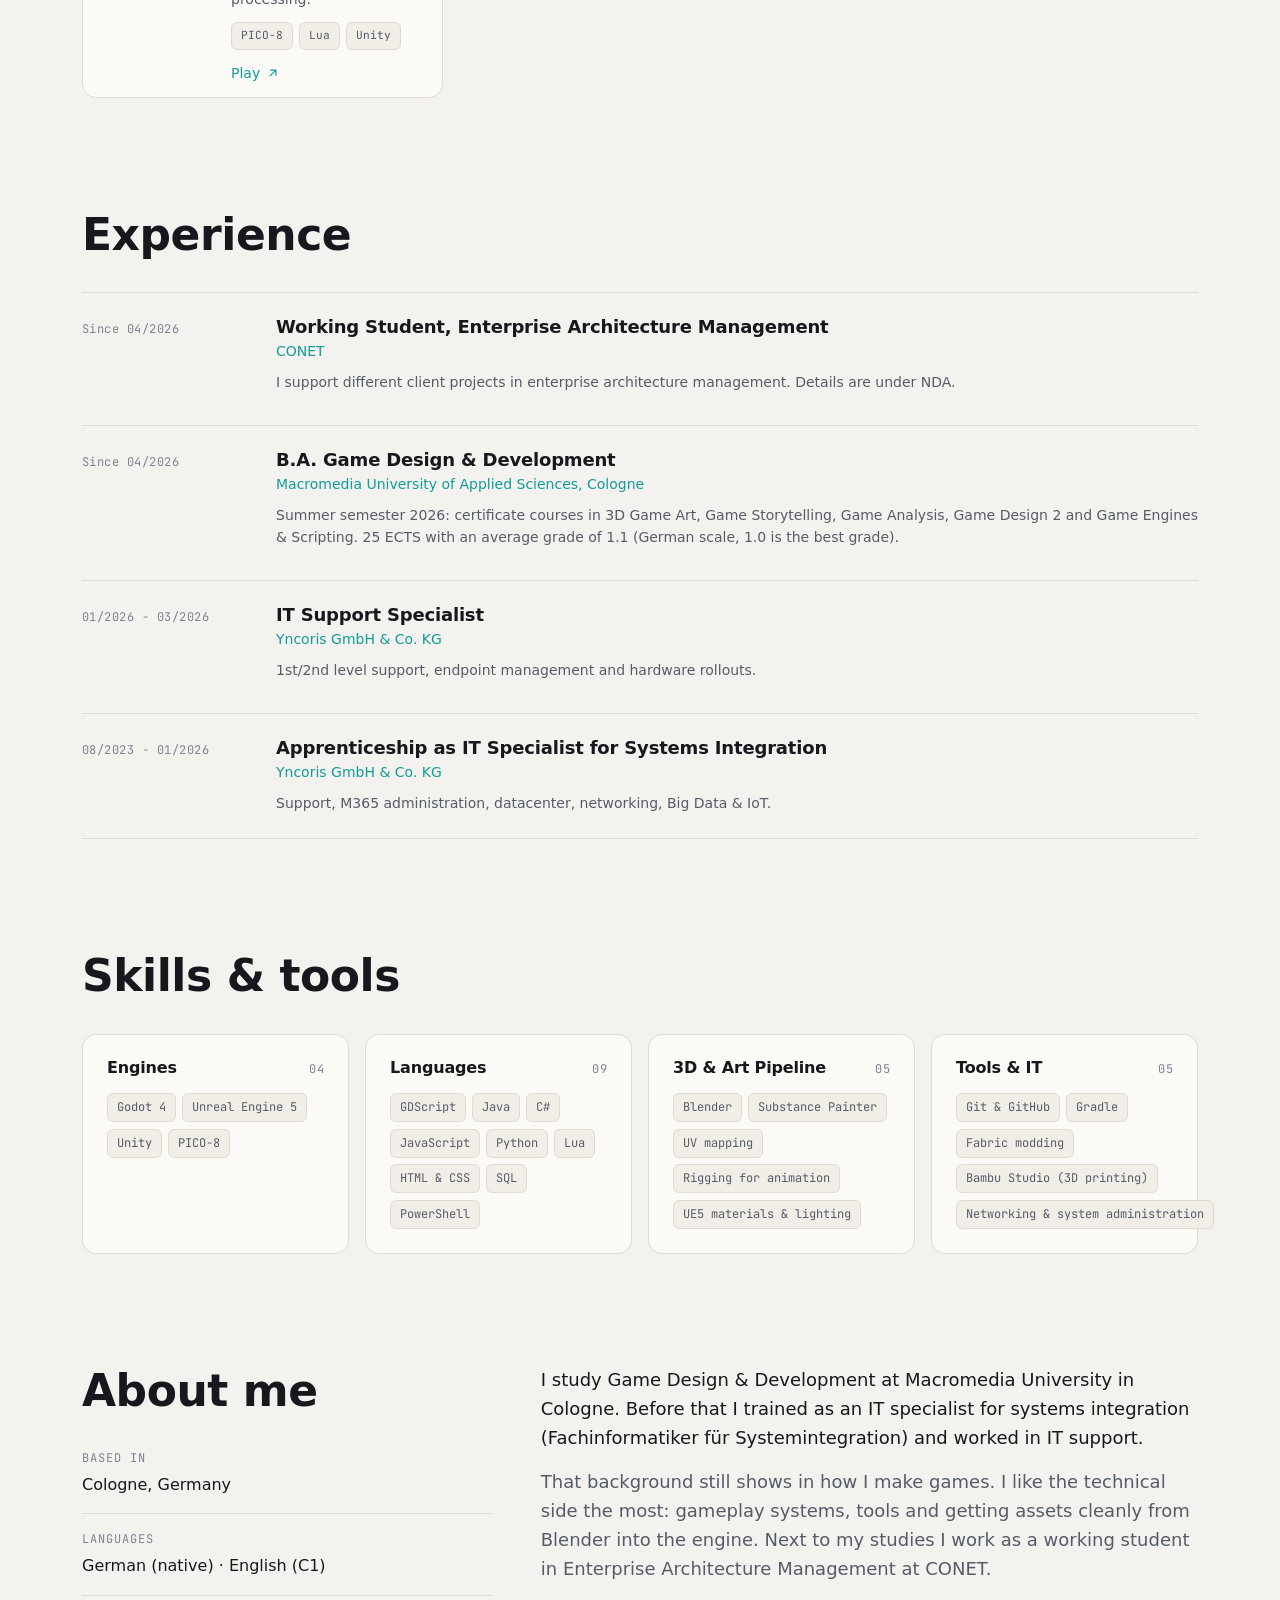
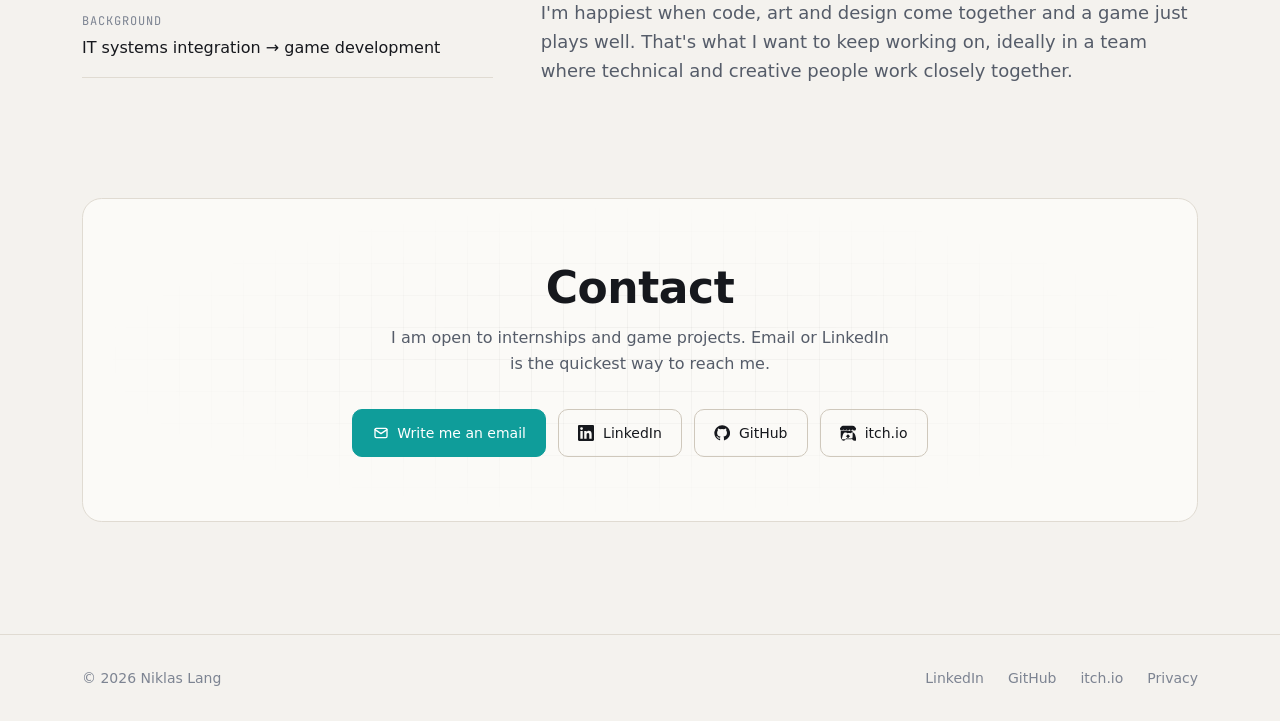
==== commit 6e10ae69: "Updatet Infos" ====
--- a/index.html
+++ b/index.html
@@ -3,9 +3,9 @@
 <head>
   <meta charset="utf-8">
   <meta name="viewport" content="width=device-width, initial-scale=1">
-  <title>Niklas Lang – Technical Game Developer</title>
-  <meta name="description" content="Portfolio of Niklas Lang – technical game developer from Cologne. Gameplay systems, 3D pipelines, mods and game jam projects.">
-  <meta property="og:title" content="Niklas Lang – Technical Game Developer">
+  <title>Niklas Lang | Technical Game Developer</title>
+  <meta name="description" content="Portfolio of Niklas Lang, technical game developer from Cologne. Gameplay systems, 3D pipelines, mods and game jam projects.">
+  <meta property="og:title" content="Niklas Lang | Technical Game Developer">
   <meta property="og:description" content="Gameplay systems, 3D pipelines, mods and game jam projects.">
   <meta property="og:image" content="assets/camping-diorama/cover.webp">
   <link rel="icon" href="data:image/svg+xml,%3Csvg xmlns='http://www.w3.org/2000/svg' viewBox='0 0 32 32'%3E%3Crect width='32' height='32' rx='8' fill='%233ddbd9'/%3E%3Ctext x='16' y='22' font-family='Arial' font-weight='700' font-size='15' text-anchor='middle' fill='%23062625'%3ENL%3C/text%3E%3C/svg%3E">
@@ -27,7 +27,7 @@
 
   <header class="site-header">
     <div class="container">
-      <a class="brand" href="index.html" aria-label="Niklas Lang – home"><span class="brand-mark">NL</span><span>Niklas Lang</span></a>
+      <a class="brand" href="index.html" aria-label="Niklas Lang, home"><span class="brand-mark">NL</span><span>Niklas Lang</span></a>
       <nav class="nav" id="nav" aria-label="Main">
         <a href="#projects">Projects</a>
         <a href="#experience">Experience</a>
@@ -68,8 +68,7 @@
       <div class="container">
         <div class="section-head reveal">
           <div>
-            <span class="section-kicker mono">01 — Projects</span>
-            <h2 id="projects-title">Selected work</h2>
+            <h2 id="projects-title">Projects</h2>
           </div>
           <div class="filters" id="filters" role="group" aria-label="Filter projects by category"></div>
         </div>
@@ -77,11 +76,22 @@
       </div>
     </section>
 
+    <section class="section" id="wip" aria-labelledby="wip-title">
+      <div class="container">
+        <div class="section-head reveal">
+          <div>
+            <h2 id="wip-title">In progress</h2>
+            <p class="section-sub">Current semester projects. These pages grow as the projects develop.</p>
+          </div>
+        </div>
+        <div class="project-grid wip-grid" id="wip-grid"></div>
+      </div>
+    </section>
+
     <section class="section" id="other" aria-labelledby="other-title">
       <div class="container">
         <div class="section-head reveal">
           <div>
-            <span class="section-kicker mono">02 — More</span>
             <h2 id="other-title">Other work</h2>
           </div>
         </div>
@@ -93,8 +103,7 @@
       <div class="container">
         <div class="section-head reveal">
           <div>
-            <span class="section-kicker mono">03 — Experience</span>
-            <h2 id="exp-title">Where I've been</h2>
+            <h2 id="exp-title">Experience</h2>
           </div>
         </div>
         <div class="timeline" id="timeline"></div>
@@ -105,8 +114,7 @@
       <div class="container">
         <div class="section-head reveal">
           <div>
-            <span class="section-kicker mono">04 — Skills</span>
-            <h2 id="skills-title">Tools I work with</h2>
+            <h2 id="skills-title">Skills &amp; tools</h2>
           </div>
         </div>
         <div class="skills-grid" id="skills-grid"></div>
@@ -116,8 +124,7 @@
     <section class="section" id="about" aria-labelledby="about-title">
       <div class="container about-grid">
         <div class="reveal">
-          <span class="section-kicker mono">05 — About</span>
-          <h2 id="about-title" style="font-size:var(--fs-2xl)">From servers to game systems</h2>
+          <h2 id="about-title" style="font-size:var(--fs-2xl)">About me</h2>
           <div class="about-meta" id="about-meta" style="margin-top:var(--space-6)"></div>
         </div>
         <div class="about-text reveal" id="about-text"></div>
@@ -127,9 +134,8 @@
     <section class="section" id="contact" aria-labelledby="contact-title">
       <div class="container">
         <div class="contact-box reveal">
-          <span class="section-kicker mono">06 — Contact</span>
-          <h2 id="contact-title">Let's talk</h2>
-          <p>Open to internships, working student positions and interesting projects. The quickest way to reach me is by email or LinkedIn.</p>
+          <h2 id="contact-title">Contact</h2>
+          <p>I am open to internships and game projects. Email or LinkedIn is the quickest way to reach me.</p>
           <div class="contact-actions" id="contact-actions"></div>
         </div>
       </div>
@@ -140,7 +146,7 @@
     <div class="container">
       <span>© <span data-year></span> Niklas Lang</span>
       <div class="footer-links" id="footer-links">
-        <a href="imprint.html">Imprint</a>
+        <a href="privacy.html">Privacy</a>
       </div>
     </div>
   </footer>
--- a/css/style.css
+++ b/css/style.css
@@ -219,11 +219,19 @@
 .filter:hover { color: var(--text); border-color: var(--border-strong); }
 .filter[aria-pressed="true"] { background: var(--accent); border-color: var(--accent); color: var(--accent-ink); }
 
-.project-grid { display: grid; grid-template-columns: repeat(2, 1fr); gap: var(--space-5); }
+.project-grid { display: grid; grid-template-columns: repeat(6, 1fr); gap: var(--space-5); }
+.project-grid .card { grid-column: span 2; }
 .project-grid .card:first-child { grid-column: 1 / -1; }
 .project-grid .card:first-child .card-media { aspect-ratio: 21 / 9; }
+.project-grid.wip-grid { grid-template-columns: repeat(2, 1fr); }
+.project-grid.wip-grid .card, .project-grid.wip-grid .card:first-child { grid-column: auto; }
+.project-grid.wip-grid .card:first-child .card-media { aspect-ratio: 16 / 10; }
+@media (max-width: 1000px) {
+  .project-grid .card { grid-column: span 3; }
+}
 @media (max-width: 760px) {
-  .project-grid { grid-template-columns: 1fr; }
+  .project-grid, .project-grid.wip-grid { grid-template-columns: 1fr; }
+  .project-grid .card, .project-grid .card:first-child { grid-column: 1 / -1; }
   .project-grid .card:first-child .card-media { aspect-ratio: 16 / 10; }
 }
 .card {
@@ -454,3 +462,27 @@
 
 /* hover lift must win over the reveal reset */
 .card.reveal.visible:hover { transform: translateY(-3px); }
+
+/* ---------- Project page: video poster, flow, development steps, code ---------- */
+.media-frame video { position: absolute; inset: 0; width: 100%; height: 100%; object-fit: cover; }
+
+/* numbered process: a real sequence, so the numbers carry meaning */
+.flow { list-style: none; margin: 0; padding: 0; counter-reset: step; display: grid; grid-template-columns: repeat(auto-fit, minmax(118px, 1fr)); gap: var(--space-3); }
+.flow-step { counter-increment: step; position: relative; display: grid; gap: var(--space-2); align-content: start; padding: var(--space-4); border-radius: var(--radius-sm); background: var(--surface); border: 1px solid var(--border); font-size: var(--fs-sm); color: var(--text-muted); min-width: 0; overflow-wrap: anywhere; }
+.flow-step::before { content: counter(step); width: 26px; height: 26px; border-radius: 50%; display: grid; place-items: center; font-family: var(--font-mono); font-size: 0.75rem; background: var(--accent-soft); color: var(--accent); border: 1px solid var(--accent-line); }
+.flow-step strong { color: var(--text); font-family: var(--font-head); font-size: var(--fs-base); }
+.flow-step:not(:last-child)::after { content: "→"; position: absolute; right: -0.65rem; top: 1.35rem; color: var(--accent); font-family: var(--font-mono); z-index: 1; }
+@media (max-width: 700px) { .flow-step:not(:last-child)::after { display: none; } }
+
+.devlog { display: grid; }
+.devlog-item { display: grid; grid-template-columns: 130px 1fr; gap: var(--space-5); padding: var(--space-4) 0; border-top: 1px solid var(--border); }
+.devlog-item:last-child { border-bottom: 1px solid var(--border); }
+.devlog-when { color: var(--accent); padding-top: 0.2rem; }
+.devlog-item h3 { font-size: var(--fs-base); margin-bottom: var(--space-1); }
+.devlog-item p { color: var(--text-muted); font-size: var(--fs-sm); max-width: 44rem; }
+@media (max-width: 640px) { .devlog-item { grid-template-columns: 1fr; gap: var(--space-1); } }
+
+.snippet { margin: 0; display: grid; gap: var(--space-4); }
+.code-frame { border-radius: var(--radius-sm); border: 1px solid var(--border); background: var(--bg-soft); overflow: hidden; min-width: 0; }
+.code-head { display: flex; justify-content: space-between; align-items: center; gap: var(--space-3); padding: var(--space-2) var(--space-4); border-bottom: 1px solid var(--border); color: var(--text-faint); background: var(--surface); flex-wrap: wrap; }
+.code-frame pre { margin: 0; padding: var(--space-4); overflow-x: auto; font-family: var(--font-mono); font-size: 0.8rem; line-height: 1.65; color: var(--text); tab-size: 4; }
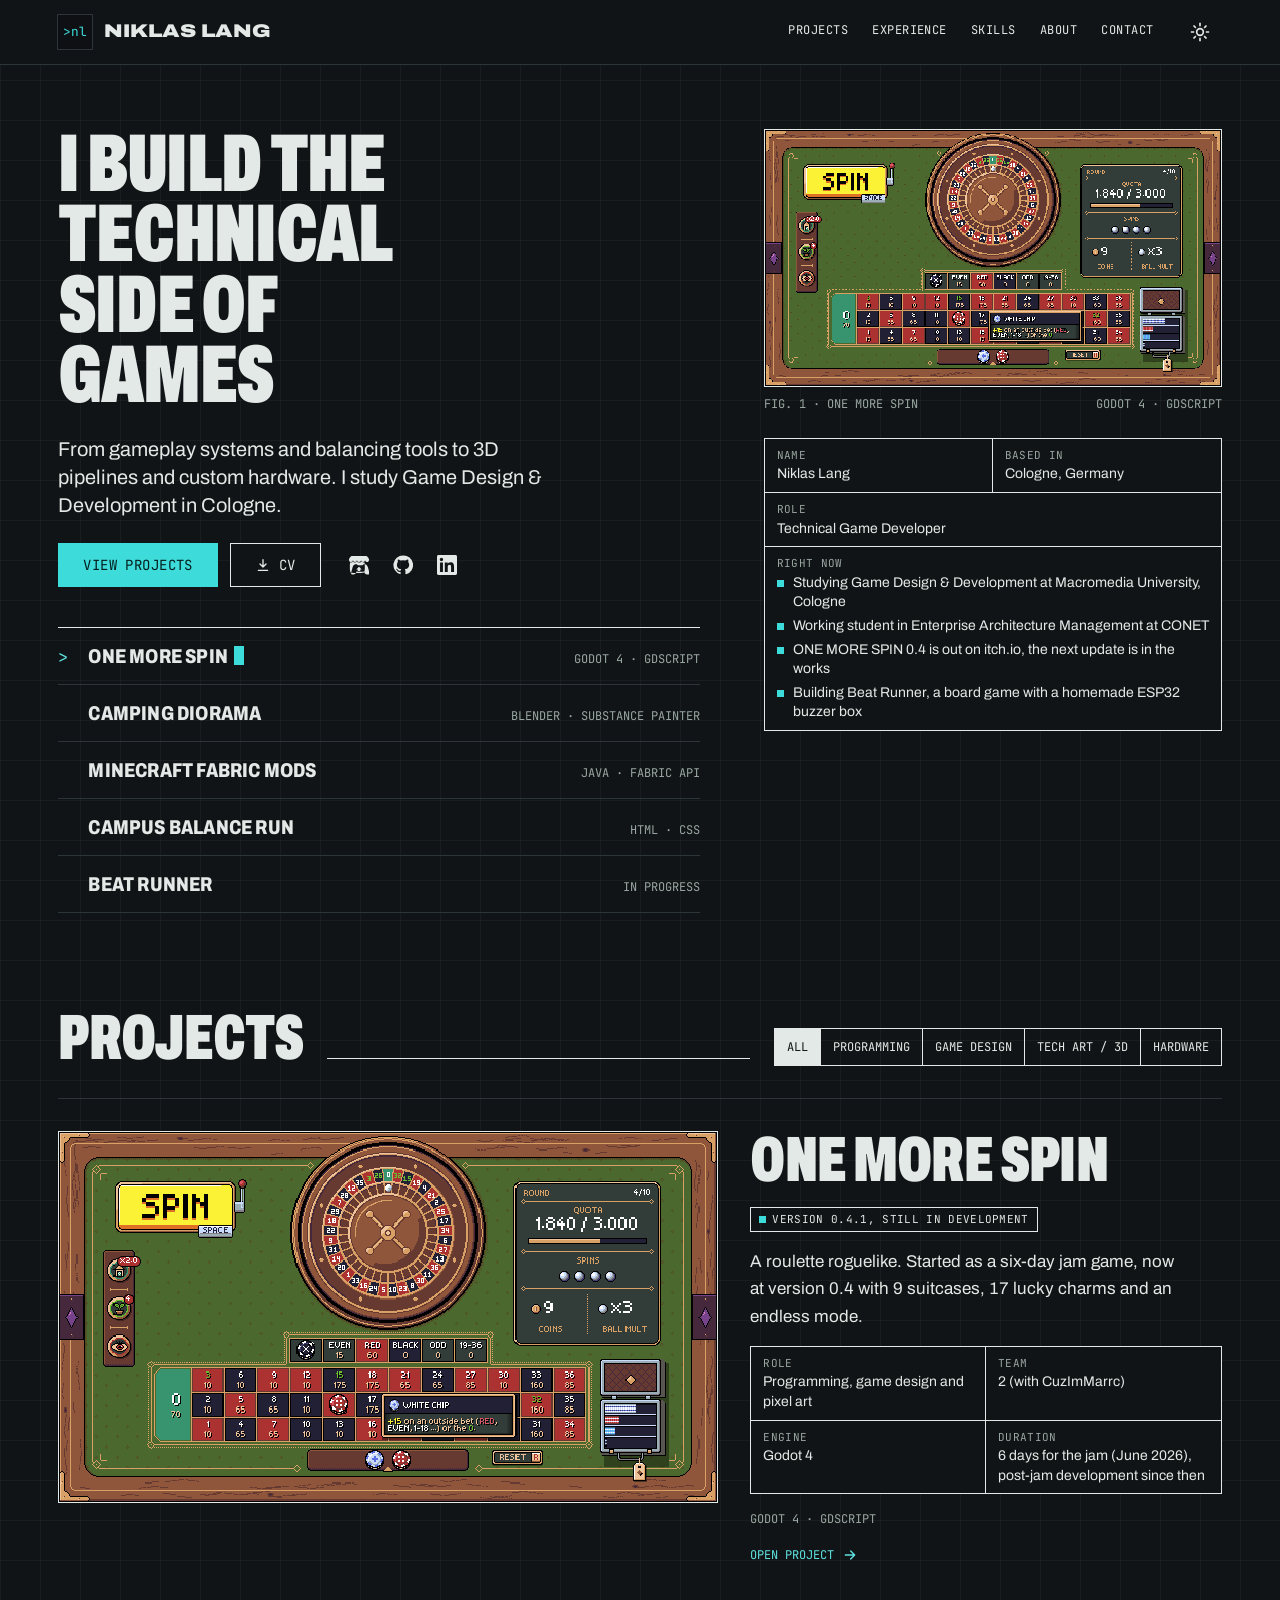
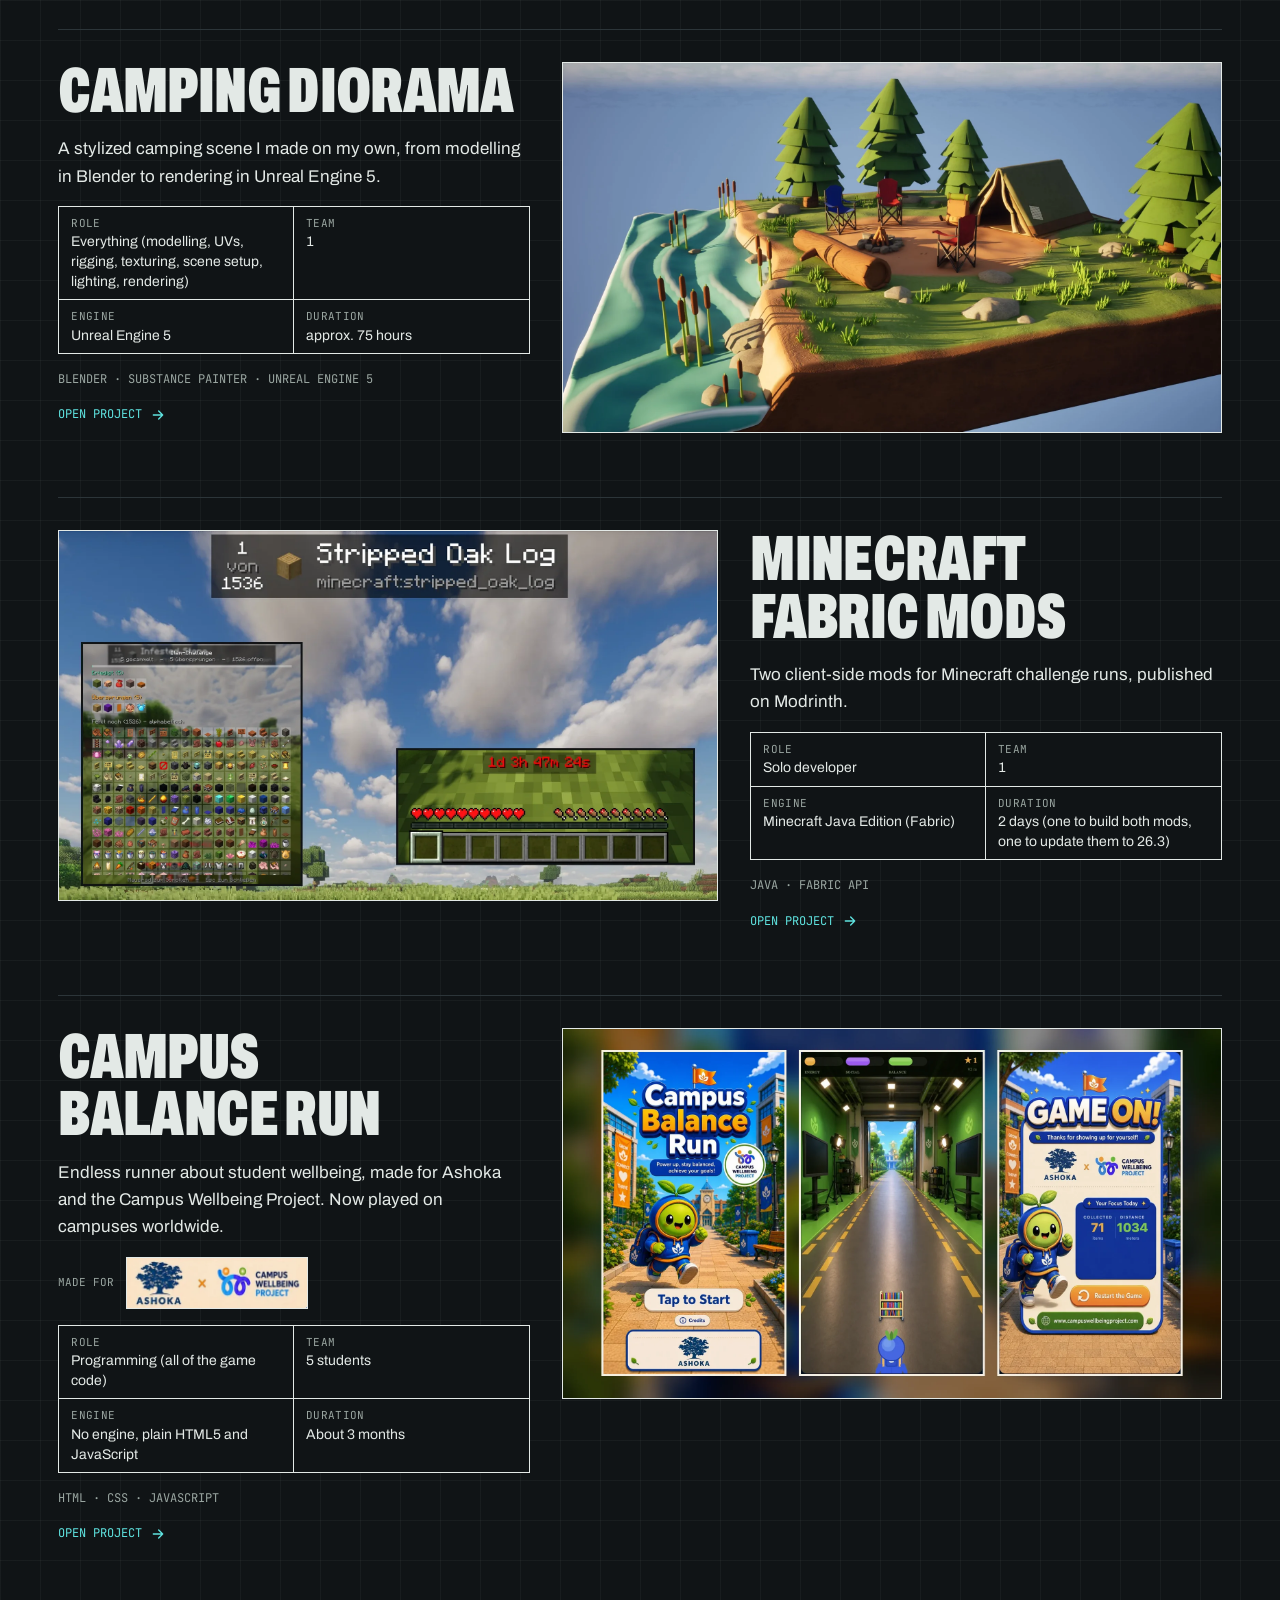
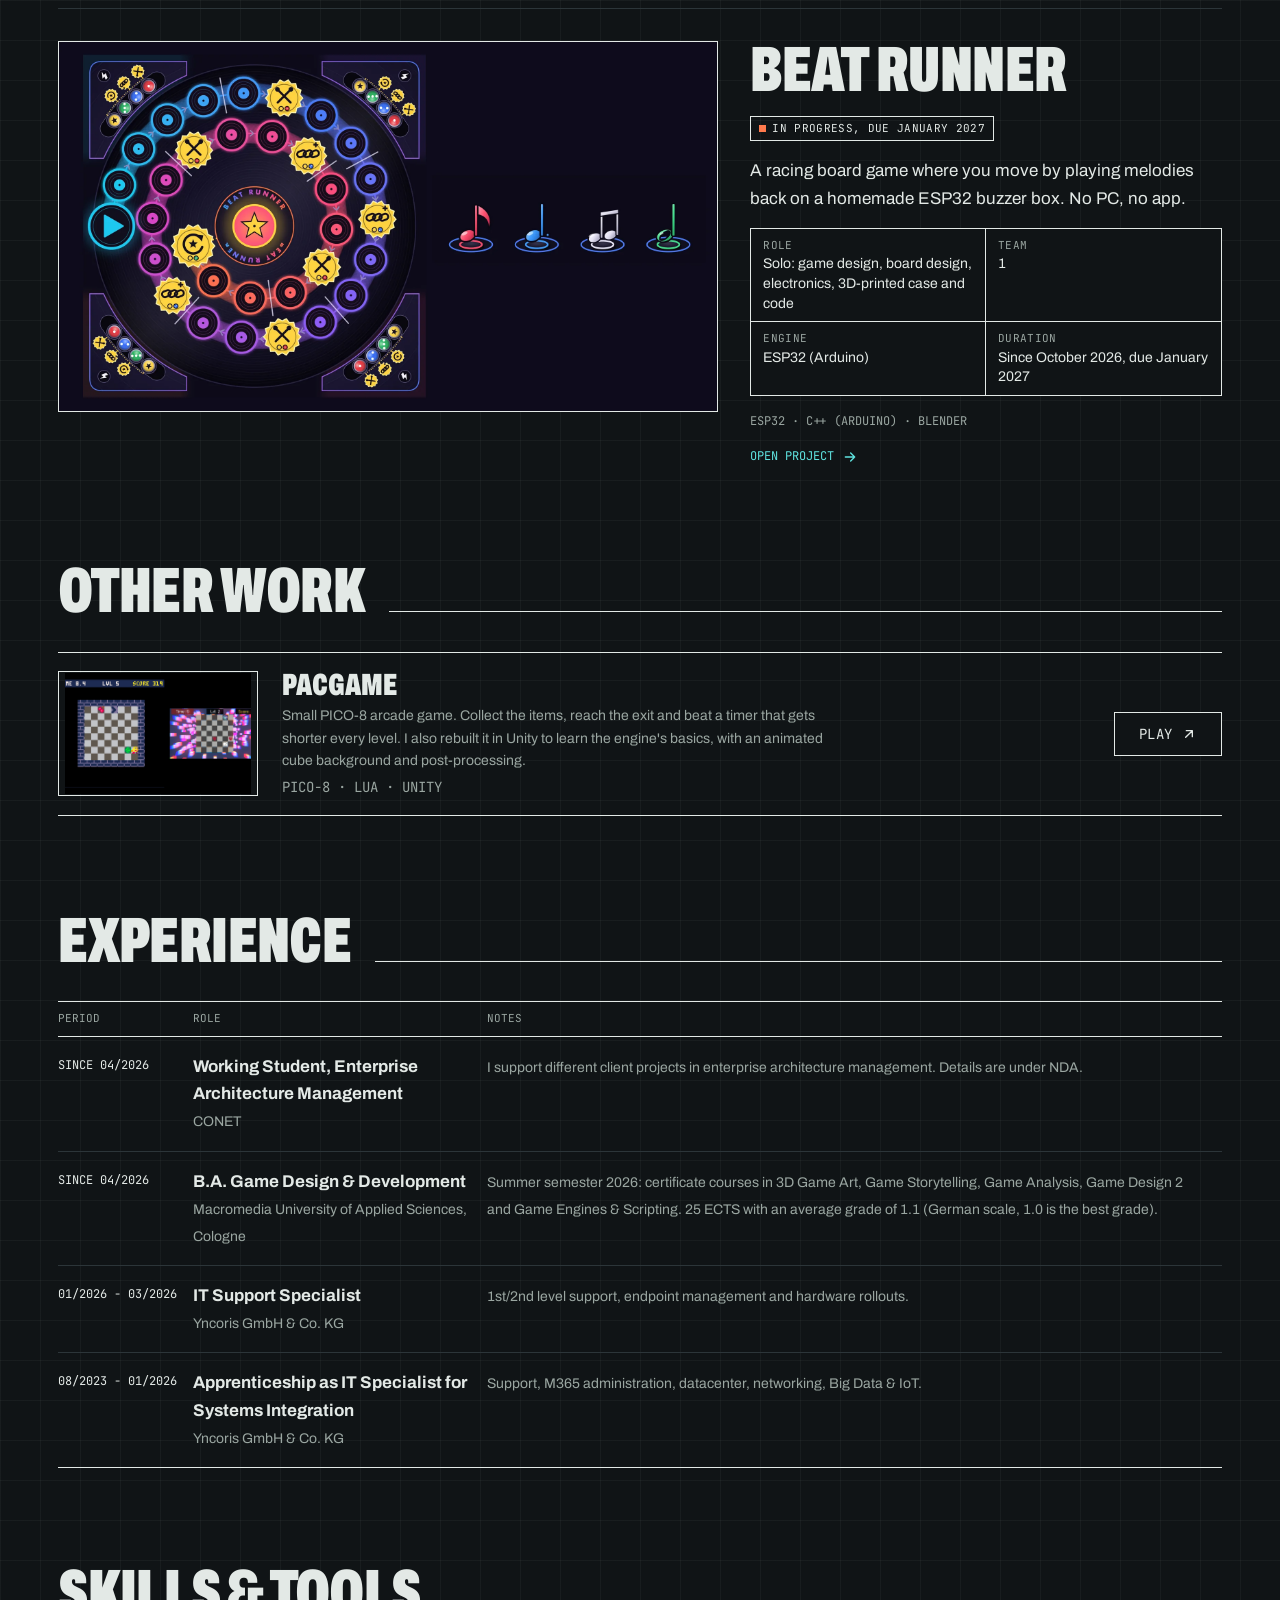
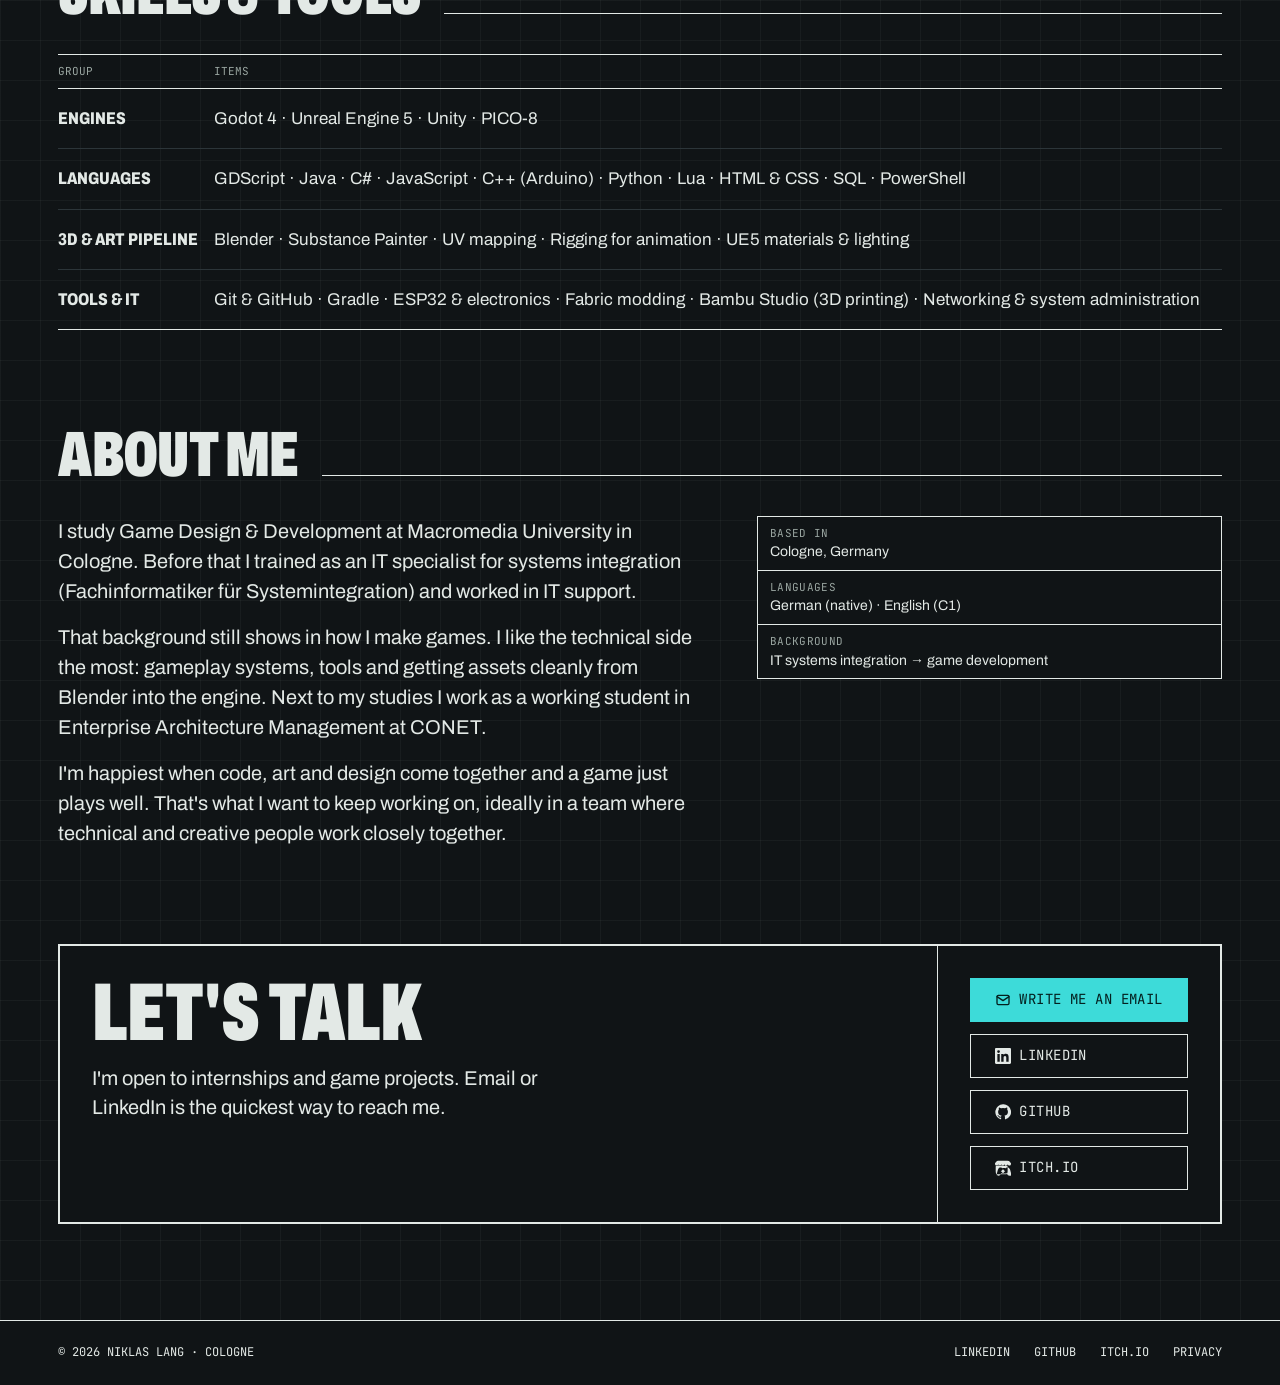
==== commit 1d208ac8: "feat: redesign portfolio as engineering datasheet and update projects - new look: drafting-paper she" ====
--- a/index.html
+++ b/index.html
@@ -4,20 +4,23 @@
   <meta charset="utf-8">
   <meta name="viewport" content="width=device-width, initial-scale=1">
   <title>Niklas Lang | Technical Game Developer</title>
-  <meta name="description" content="Portfolio of Niklas Lang, technical game developer from Cologne. Gameplay systems, 3D pipelines, mods and game jam projects.">
+  <meta name="description" content="Portfolio of Niklas Lang, technical game developer from Cologne. Gameplay systems, balancing tools, 3D pipelines and custom hardware.">
   <meta property="og:title" content="Niklas Lang | Technical Game Developer">
-  <meta property="og:description" content="Gameplay systems, 3D pipelines, mods and game jam projects.">
-  <meta property="og:image" content="assets/camping-diorama/cover.webp">
-  <link rel="icon" href="data:image/svg+xml,%3Csvg xmlns='http://www.w3.org/2000/svg' viewBox='0 0 32 32'%3E%3Crect width='32' height='32' rx='8' fill='%233ddbd9'/%3E%3Ctext x='16' y='22' font-family='Arial' font-weight='700' font-size='15' text-anchor='middle' fill='%23062625'%3ENL%3C/text%3E%3C/svg%3E">
-  <link rel="preload" href="assets/fonts/space-grotesk-latin-700-normal.woff2" as="font" type="font/woff2" crossorigin>
-  <link rel="preload" href="assets/fonts/inter-latin-400-normal.woff2" as="font" type="font/woff2" crossorigin>
-  <!-- Set the theme before first paint, so there is no flash of the wrong theme -->
+  <meta property="og:description" content="Gameplay systems, balancing tools, 3D pipelines and custom hardware.">
+  <meta property="og:url" content="https://opniki.github.io/">
+  <meta property="og:type" content="website">
+  <meta property="og:image" content="https://opniki.github.io/assets/og.jpg">
+  <meta name="theme-color" content="#101416">
+  <link rel="icon" href="data:image/svg+xml,%3Csvg xmlns='http://www.w3.org/2000/svg' viewBox='0 0 32 32'%3E%3Crect width='32' height='32' fill='%23121517'/%3E%3Ctext x='16' y='21' font-family='monospace' font-size='13' text-anchor='middle' fill='%233ddbd9'%3E%3Enl%3C/text%3E%3C/svg%3E">
+  <link rel="preload" href="assets/fonts/archivo-var-latin.woff2" as="font" type="font/woff2" crossorigin>
+  <!-- Theme and JS flag before first paint, so nothing flashes -->
   <script>
     (function () {
       var t = null;
       try { t = localStorage.getItem("theme"); } catch (e) {}
-      if (!t) t = window.matchMedia("(prefers-color-scheme: light)").matches ? "light" : "dark";
+      if (!t) t = "dark"; // dark by default, the toggle switches to the light sheet
       document.documentElement.setAttribute("data-theme", t);
+      document.documentElement.classList.add("js");
     })();
   </script>
   <link rel="stylesheet" href="css/style.css">
@@ -27,7 +30,7 @@
 
   <header class="site-header">
     <div class="container">
-      <a class="brand" href="index.html" aria-label="Niklas Lang, home"><span class="brand-mark">NL</span><span>Niklas Lang</span></a>
+      <a class="brand" href="index.html" aria-label="Niklas Lang, home"><span class="brand-mark" aria-hidden="true">&gt;nl</span><span>Niklas Lang</span></a>
       <nav class="nav" id="nav" aria-label="Main">
         <a href="#projects">Projects</a>
         <a href="#experience">Experience</a>
@@ -36,106 +39,89 @@
         <a href="#contact">Contact</a>
       </nav>
       <button class="icon-btn menu-toggle" type="button" aria-label="Open menu" aria-expanded="false" aria-controls="nav">
-        <svg viewBox="0 0 24 24" fill="none" stroke="currentColor" stroke-width="2" stroke-linecap="round"><path d="M4 7h16M4 12h16M4 17h16"/></svg>
+        <svg viewBox="0 0 24 24" fill="none" stroke="currentColor" stroke-width="2" stroke-linecap="square"><path d="M4 7h16M4 12h16M4 17h16"/></svg>
       </button>
-      <button class="icon-btn theme-toggle" type="button" aria-label="Toggle light and dark theme">
-        <svg class="icon-moon" viewBox="0 0 24 24" fill="none" stroke="currentColor" stroke-width="2" stroke-linecap="round" stroke-linejoin="round"><path d="M21 12.8A9 9 0 1 1 11.2 3a7 7 0 0 0 9.8 9.8z"/></svg>
-        <svg class="icon-sun" viewBox="0 0 24 24" fill="none" stroke="currentColor" stroke-width="2" stroke-linecap="round"><circle cx="12" cy="12" r="4"/><path d="M12 2v2M12 20v2M4.9 4.9l1.4 1.4M17.7 17.7l1.4 1.4M2 12h2M20 12h2M4.9 19.1l1.4-1.4M17.7 6.3l1.4-1.4"/></svg>
+      <button class="icon-btn theme-toggle" type="button" aria-label="Switch between light and dark sheet">
+        <svg class="icon-moon" viewBox="0 0 24 24" fill="none" stroke="currentColor" stroke-width="2" stroke-linejoin="round"><path d="M21 12.8A9 9 0 1 1 11.2 3a7 7 0 0 0 9.8 9.8z"/></svg>
+        <svg class="icon-sun" viewBox="0 0 24 24" fill="none" stroke="currentColor" stroke-width="2" stroke-linecap="square"><circle cx="12" cy="12" r="4"/><path d="M12 2v2M12 20v2M4.9 4.9l1.4 1.4M17.7 17.7l1.4 1.4M2 12h2M20 12h2M4.9 19.1l1.4-1.4M17.7 6.3l1.4-1.4"/></svg>
       </button>
     </div>
   </header>
 
   <main id="main">
-    <!-- Hero – filled from data/site.json -->
+    <!-- Hero: who I am first, then an index of the projects. Hovering an
+         index row swaps the preview figure on the right. -->
     <section class="hero" aria-labelledby="hero-title">
       <div class="container hero-grid">
-        <div>
-          <span class="hero-label mono reveal"><span class="dot"></span><span id="hero-location">Cologne, Germany</span></span>
-          <h1 id="hero-title" class="reveal"><span id="hero-name">Niklas Lang</span><span class="role" id="hero-role"></span></h1>
-          <p class="hero-tagline reveal" id="hero-tagline"></p>
-          <div class="hero-actions reveal" id="hero-actions">
-            <a class="btn btn-primary" href="#projects">View projects <span aria-hidden="true" style="display:contents"><svg viewBox="0 0 24 24" fill="none" stroke="currentColor" stroke-width="2" stroke-linecap="round" stroke-linejoin="round"><path d="M12 5v14m0 0-6-6m6 6 6-6"/></svg></span></a>
+        <div class="hero-main">
+          <h1 id="hero-title">I build the technical side of games</h1>
+          <p class="hero-tagline" id="hero-tagline"></p>
+          <div class="hero-actions" id="hero-actions">
+            <a class="btn btn-primary" href="#projects">View projects</a>
           </div>
+          <nav class="index" aria-label="Project index"><ol id="hero-index"></ol></nav>
         </div>
-        <aside class="now-card reveal" aria-labelledby="now-title">
-          <h2 id="now-title">Right now</h2>
-          <ul id="now-list"></ul>
-        </aside>
+        <div class="hero-side">
+          <figure class="preview" id="hero-preview" aria-hidden="true"></figure>
+          <dl class="tblock" id="hero-block"></dl>
+        </div>
       </div>
     </section>
 
     <section class="section" id="projects" aria-labelledby="projects-title">
       <div class="container">
-        <div class="section-head reveal">
-          <div>
-            <h2 id="projects-title">Projects</h2>
-          </div>
+        <div class="section-head">
+          <h2 id="projects-title">Projects</h2>
           <div class="filters" id="filters" role="group" aria-label="Filter projects by category"></div>
         </div>
-        <div class="project-grid" id="project-grid"></div>
-      </div>
-    </section>
-
-    <section class="section" id="wip" aria-labelledby="wip-title">
-      <div class="container">
-        <div class="section-head reveal">
-          <div>
-            <h2 id="wip-title">In progress</h2>
-            <p class="section-sub">Current semester projects. These pages grow as the projects develop.</p>
-          </div>
-        </div>
-        <div class="project-grid wip-grid" id="wip-grid"></div>
+        <div class="parts" id="parts"></div>
       </div>
     </section>
 
     <section class="section" id="other" aria-labelledby="other-title">
       <div class="container">
-        <div class="section-head reveal">
-          <div>
-            <h2 id="other-title">Other work</h2>
-          </div>
-        </div>
-        <div class="other-grid" id="other-grid"></div>
+        <div class="section-head"><h2 id="other-title">Other work</h2></div>
+        <div class="other-list" id="other-list"></div>
       </div>
     </section>
 
     <section class="section" id="experience" aria-labelledby="exp-title">
       <div class="container">
-        <div class="section-head reveal">
-          <div>
-            <h2 id="exp-title">Experience</h2>
-          </div>
-        </div>
-        <div class="timeline" id="timeline"></div>
+        <div class="section-head"><h2 id="exp-title">Experience</h2></div>
+        <table class="sheet-table">
+          <thead><tr><th scope="col">Period</th><th scope="col">Role</th><th scope="col">Notes</th></tr></thead>
+          <tbody id="timeline"></tbody>
+        </table>
       </div>
     </section>
 
     <section class="section" id="skills" aria-labelledby="skills-title">
       <div class="container">
-        <div class="section-head reveal">
-          <div>
-            <h2 id="skills-title">Skills &amp; tools</h2>
-          </div>
-        </div>
-        <div class="skills-grid" id="skills-grid"></div>
+        <div class="section-head"><h2 id="skills-title">Skills &amp; tools</h2></div>
+        <table class="sheet-table">
+          <thead><tr><th scope="col">Group</th><th scope="col">Items</th></tr></thead>
+          <tbody id="skills-body"></tbody>
+        </table>
       </div>
     </section>
 
     <section class="section" id="about" aria-labelledby="about-title">
-      <div class="container about-grid">
-        <div class="reveal">
-          <h2 id="about-title" style="font-size:var(--fs-2xl)">About me</h2>
-          <div class="about-meta" id="about-meta" style="margin-top:var(--space-6)"></div>
+      <div class="container">
+        <div class="section-head"><h2 id="about-title">About me</h2></div>
+        <div class="about-grid">
+          <div class="about-text" id="about-text"></div>
+          <dl class="tblock" id="about-meta"></dl>
         </div>
-        <div class="about-text reveal" id="about-text"></div>
       </div>
     </section>
 
     <section class="section" id="contact" aria-labelledby="contact-title">
       <div class="container">
-        <div class="contact-box reveal">
-          <h2 id="contact-title">Contact</h2>
-          <p>I am open to internships and game projects. Email or LinkedIn is the quickest way to reach me.</p>
+        <div class="contact-sheet">
+          <div>
+            <h2 id="contact-title">Let's talk</h2>
+            <p>I'm open to internships and game projects. Email or LinkedIn is the quickest way to reach me.</p>
+          </div>
           <div class="contact-actions" id="contact-actions"></div>
         </div>
       </div>
@@ -144,7 +130,7 @@
 
   <footer class="site-footer">
     <div class="container">
-      <span>© <span data-year></span> Niklas Lang</span>
+      <span>© <span data-year></span> Niklas Lang · Cologne</span>
       <div class="footer-links" id="footer-links">
         <a href="privacy.html">Privacy</a>
       </div>
--- a/css/style.css
+++ b/css/style.css
@@ -1,488 +1,507 @@
 /* ==========================================================================
-   Niklas Lang – Portfolio
-   One stylesheet for all pages. Structure:
-   1. Fonts   2. Tokens (colours, spacing, type)   3. Base
-   4. Layout & header   5. Hero   6. Sections   7. Cards & filters
-   8. Experience / skills / about / contact   9. Project page
-   10. Lightbox   11. Placeholders & TODO   12. Motion
+   Niklas Lang – portfolio
+   World: engineering drawing sheets. Paper, ink hairlines, one signal colour
+   (turquoise) for "now" and actions, red-line orange only for callouts.
+   Colours and sizes are the tokens in :root. Dark theme = the same sheet at night.
    ========================================================================== */
 
-/* ---------- 1. Fonts (self-hosted, no Google CDN) ---------- */
-@font-face { font-family: "Inter"; src: url("../assets/fonts/inter-latin-400-normal.woff2") format("woff2"); font-weight: 400; font-display: swap; }
-@font-face { font-family: "Inter"; src: url("../assets/fonts/inter-latin-500-normal.woff2") format("woff2"); font-weight: 500; font-display: swap; }
-@font-face { font-family: "Inter"; src: url("../assets/fonts/inter-latin-600-normal.woff2") format("woff2"); font-weight: 600; font-display: swap; }
-@font-face { font-family: "Space Grotesk"; src: url("../assets/fonts/space-grotesk-latin-500-normal.woff2") format("woff2"); font-weight: 500; font-display: swap; }
-@font-face { font-family: "Space Grotesk"; src: url("../assets/fonts/space-grotesk-latin-700-normal.woff2") format("woff2"); font-weight: 700; font-display: swap; }
-@font-face { font-family: "JetBrains Mono"; src: url("../assets/fonts/jetbrains-mono-latin-400-normal.woff2") format("woff2"); font-weight: 400; font-display: swap; }
-
-/* ---------- 2. Design tokens ---------- */
+@font-face {
+  font-family: "Archivo";
+  src: url("../assets/fonts/archivo-var-latin.woff2") format("woff2");
+  font-weight: 100 900;
+  font-stretch: 62% 125%;
+  font-display: swap;
+}
+@font-face {
+  font-family: "JetBrains Mono";
+  src: url("../assets/fonts/jetbrains-mono-latin-400-normal.woff2") format("woff2");
+  font-weight: 400;
+  font-display: swap;
+}
+
 :root {
-  /* Accent – change this one value to re-colour the whole site */
-  --accent: #3ddbd9;
-  --accent-ink: #062625;              /* text on accent backgrounds */
-
-  /* Dark theme (default) */
-  --bg: #0e1014;
-  --bg-soft: #12151b;
-  --surface: #161a21;
-  --surface-2: #1c212a;
-  --border: #262c37;
-  --border-strong: #343c4a;
-  --text: #e8ebf0;
-  --text-muted: #9aa3b2;
-  --text-faint: #6b7385;
-  --accent-soft: color-mix(in srgb, var(--accent) 14%, transparent);
-  --accent-line: color-mix(in srgb, var(--accent) 45%, transparent);
-  --grid-line: rgba(255, 255, 255, 0.035);
-  --shadow: 0 20px 50px -20px rgba(0, 0, 0, 0.6);
-
-  /* Type */
-  --font-head: "Space Grotesk", system-ui, sans-serif;
-  --font-body: "Inter", system-ui, sans-serif;
-  --font-mono: "JetBrains Mono", ui-monospace, monospace;
+  --paper: #eef1ef;
+  --paper-2: #e3e8e5;
+  --ink: #121517;
+  --muted: #4a5450;
+  --rule: #121517;
+  --hair: #c3cbc7;
+  --grid: rgba(18, 21, 23, 0.055);
+  --signal: #1fb5b2;
+  --signal-ink: #062625;
+  --link: #0b6e6b;
+  --redline: #e4572e;
+  --code-bg: #e3e8e5;
+
+  --sans: "Archivo", "Helvetica Neue", Arial, sans-serif;
+  --mono: "JetBrains Mono", ui-monospace, Consolas, monospace;
+
   --fs-xs: 0.75rem;
   --fs-sm: 0.875rem;
-  --fs-base: 1rem;
-  --fs-lg: 1.125rem;
-  --fs-xl: clamp(1.4rem, 1.1rem + 1vw, 1.75rem);
-  --fs-2xl: clamp(1.9rem, 1.3rem + 2.2vw, 2.75rem);
-  --fs-hero: clamp(2.75rem, 1.6rem + 5.2vw, 5.25rem);
-
-  /* Spacing & shape */
-  --space-1: 0.25rem; --space-2: 0.5rem; --space-3: 0.75rem; --space-4: 1rem;
-  --space-5: 1.5rem; --space-6: 2rem; --space-7: 3rem; --space-8: 4.5rem; --space-9: 7rem;
-  --radius: 14px;
-  --radius-sm: 8px;
-  --max-w: 1180px;
-  --gutter: clamp(1rem, 4vw, 2rem);
-  --header-h: 64px;
-  --ease: cubic-bezier(0.2, 0.7, 0.2, 1);
+  --fs-md: 1.0625rem;
+  --fs-lg: 1.25rem;
+  --fs-xl: clamp(1.6rem, 2.4vw, 2.1rem);
+  --fs-2xl: clamp(2.4rem, 5vw, 4rem);
+  --fs-hero: clamp(3rem, 6.4vw, 5.75rem);
+
+  --space-1: 4px; --space-2: 8px; --space-3: 12px; --space-4: 16px; --space-5: 24px;
+  --space-6: 32px; --space-7: 48px; --space-8: 64px; --space-9: 96px;
+
+  --max: 1240px;
+  --gutter: clamp(16px, 3vw, 40px);
+  --ease-out: cubic-bezier(0.16, 1, 0.3, 1);
+  color-scheme: light;
+}
+
+:root[data-theme="dark"] {
+  --paper: #101416;
+  --paper-2: #182024;
+  --ink: #e3e9e6;
+  --muted: #9aa6a1;
+  --rule: #e3e9e6;
+  --hair: #2c3539;
+  --grid: rgba(227, 233, 230, 0.045);
+  --signal: #3ddbd9;
+  --signal-ink: #04201f;
+  --link: #5fe3e0;
+  --redline: #ff7a4d;
+  --code-bg: #182024;
   color-scheme: dark;
 }
 
-/* Light theme – warm off-white, same structure */
-:root[data-theme="light"] {
-  --accent: #0f9d9a;
-  --accent-ink: #ffffff;
-  --bg: #f4f2ee;
-  --bg-soft: #efece6;
-  --surface: #fbfaf7;
-  --surface-2: #f1eee8;
-  --border: #e0dbd2;
-  --border-strong: #cfc8bc;
-  --text: #16181d;
-  --text-muted: #555c69;
-  --text-faint: #7d8492;
-  --grid-line: rgba(0, 0, 0, 0.045);
-  --shadow: 0 20px 40px -24px rgba(40, 30, 10, 0.25);
-  color-scheme: light;
-}
-
-/* ---------- 3. Base ---------- */
+/* ---------- Base ---------- */
 *, *::before, *::after { box-sizing: border-box; }
-html { scroll-behavior: smooth; scroll-padding-top: calc(var(--header-h) + 1rem); -webkit-text-size-adjust: 100%; }
+* { margin: 0; }
+html { -webkit-text-size-adjust: 100%; scroll-behavior: smooth; scroll-padding-top: 80px; }
+@media (prefers-reduced-motion: reduce) { html { scroll-behavior: auto; } }
 body {
-  margin: 0;
-  background: var(--bg);
-  color: var(--text);
-  font-family: var(--font-body);
-  font-size: var(--fs-base);
+  font-family: var(--sans);
+  font-size: var(--fs-md);
   line-height: 1.6;
+  color: var(--ink);
+  background-color: var(--paper);
+  background-image:
+    linear-gradient(var(--grid) 1px, transparent 1px),
+    linear-gradient(90deg, var(--grid) 1px, transparent 1px);
+  background-size: 40px 40px;
+  font-variant-numeric: tabular-nums;
   -webkit-font-smoothing: antialiased;
-  overflow-x: hidden;
-  transition: background-color 0.3s var(--ease), color 0.3s var(--ease);
-}
-img { max-width: 100%; display: block; }
-h1, h2, h3, h4 { font-family: var(--font-head); line-height: 1.15; margin: 0; font-weight: 700; letter-spacing: -0.01em; }
-p { margin: 0; }
-a { color: inherit; text-decoration: none; }
-a:hover { color: var(--accent); }
-ul { margin: 0; padding: 0; }
+}
+img, video, svg { display: block; max-width: 100%; }
+img.pixel { image-rendering: pixelated; }
 button { font: inherit; color: inherit; background: none; border: 0; cursor: pointer; }
-:focus-visible { outline: 2px solid var(--accent); outline-offset: 3px; border-radius: 4px; }
-::selection { background: var(--accent); color: var(--accent-ink); }
-
-.container { width: 100%; max-width: var(--max-w); margin: 0 auto; padding: 0 var(--gutter); }
-.visually-hidden { position: absolute !important; width: 1px; height: 1px; overflow: hidden; clip: rect(0 0 0 0); white-space: nowrap; }
-.skip-link { position: absolute; left: 1rem; top: -100px; background: var(--accent); color: var(--accent-ink); padding: 0.5rem 1rem; border-radius: var(--radius-sm); z-index: 100; }
-.skip-link:focus { top: 1rem; }
-.mono { font-family: var(--font-mono); font-size: var(--fs-xs); letter-spacing: 0.04em; }
-
-/* ---------- 4. Header ---------- */
-.site-header {
-  position: sticky; top: 0; z-index: 50;
-  height: var(--header-h);
-  background: color-mix(in srgb, var(--bg) 78%, transparent);
-  backdrop-filter: blur(14px) saturate(140%);
-  -webkit-backdrop-filter: blur(14px) saturate(140%);
-  border-bottom: 1px solid transparent;
-  transition: border-color 0.3s var(--ease);
-}
-.site-header.scrolled { border-bottom-color: var(--border); }
-.site-header .container { height: 100%; display: flex; align-items: center; gap: var(--space-5); }
-.brand { font-family: var(--font-head); font-weight: 700; font-size: 1.05rem; display: flex; align-items: center; gap: 0.6rem; white-space: nowrap; }
-.brand-mark {
-  width: 28px; height: 28px; border-radius: 7px; display: grid; place-items: center;
-  background: var(--accent); color: var(--accent-ink); font-size: 0.8rem; font-weight: 700; letter-spacing: 0;
-}
-.nav { margin-left: auto; display: flex; gap: var(--space-5); font-size: var(--fs-sm); color: var(--text-muted); }
-.nav a { position: relative; padding: 0.25rem 0; }
-.nav a::after { content: ""; position: absolute; left: 0; right: 0; bottom: -2px; height: 1px; background: var(--accent); transform: scaleX(0); transform-origin: left; transition: transform 0.25s var(--ease); }
-.nav a:hover::after, .nav a.active::after { transform: scaleX(1); }
-.nav a.active { color: var(--text); }
-.icon-btn {
-  width: 38px; height: 38px; border-radius: 10px; display: grid; place-items: center; flex-shrink: 0;
-  border: 1px solid var(--border); color: var(--text-muted); transition: all 0.2s var(--ease);
-}
-.icon-btn:hover { color: var(--accent); border-color: var(--accent-line); }
-.icon-btn svg { width: 18px; height: 18px; }
+a { color: inherit; }
+h1, h2, h3 { line-height: 1.05; text-wrap: balance; }
+p { text-wrap: pretty; }
+::selection { background: var(--signal); color: var(--signal-ink); }
+:focus-visible { outline: 2px solid var(--ink); outline-offset: 2px; box-shadow: 0 0 0 5px var(--signal); }
+html { scrollbar-color: var(--muted) var(--paper); }
+.mono { font-family: var(--mono); font-size: var(--fs-xs); letter-spacing: 0.02em; text-transform: uppercase; }
+[hidden] { display: none !important; }
+
+.container { width: 100%; max-width: var(--max); margin-inline: auto; padding-inline: var(--gutter); }
+
+.skip-link { position: absolute; left: var(--space-4); top: -60px; z-index: 100; background: var(--ink); color: var(--paper); padding: var(--space-2) var(--space-4); }
+.skip-link:focus { top: var(--space-4); }
+
+/* ---------- Links & buttons ---------- */
+.text-link { color: var(--link); text-decoration: underline; text-underline-offset: 3px; text-decoration-thickness: 1px; display: inline-flex; align-items: center; gap: 6px; }
+.text-link:hover { text-decoration-thickness: 2px; }
+.text-link svg, .btn svg { width: 16px; height: 16px; flex: none; }
+
+.btn {
+  display: inline-flex; align-items: center; gap: var(--space-2);
+  min-height: 44px; padding: 0 var(--space-5);
+  font-family: var(--mono); font-size: var(--fs-sm); text-transform: uppercase; letter-spacing: 0.03em;
+  text-decoration: none; color: var(--ink);
+  border: 1.5px solid var(--rule); background: var(--paper);
+  transition: background-color 0.2s var(--ease-out), color 0.2s var(--ease-out), transform 0.2s var(--ease-out);
+}
+.btn:hover { background: var(--ink); color: var(--paper); }
+.btn:active { transform: translateY(1px); }
+.btn-primary { background: var(--signal); color: var(--signal-ink); border-color: var(--signal); }
+.btn-primary:hover { background: var(--ink); color: var(--paper); border-color: var(--ink); }
+.btn[aria-disabled="true"] { opacity: 0.5; pointer-events: none; }
+
+.icon-btn { width: 44px; height: 44px; display: grid; place-items: center; color: var(--ink); }
+.icon-btn svg { width: 20px; height: 20px; }
+.icon-btn:hover { color: var(--link); }
+
+/* ---------- Header ---------- */
+.site-header { position: sticky; top: 0; z-index: 50; background: var(--paper); border-bottom: 1px solid var(--hair); transition: border-color 0.2s; }
+.site-header.scrolled { border-bottom-color: var(--rule); }
+.site-header .container { display: flex; align-items: center; gap: var(--space-5); min-height: 64px; }
+.brand { display: flex; align-items: center; gap: var(--space-3); text-decoration: none; font-weight: 900; font-stretch: 125%; font-size: 1.15rem; letter-spacing: 0; text-transform: uppercase; margin-right: auto; }
+.brand-mark { display: grid; place-items: center; width: 34px; height: 34px; background: var(--ink); color: var(--paper); font-family: var(--mono); font-weight: 400; font-stretch: 100%; font-size: 0.8rem; text-transform: none; color: var(--signal); }
+:root[data-theme="dark"] .brand-mark { background: #0e1014; outline: 1px solid var(--hair); }
+.nav { display: flex; gap: var(--space-5); }
+.nav a { font-family: var(--mono); font-size: var(--fs-xs); text-transform: uppercase; letter-spacing: 0.04em; text-decoration: none; padding: var(--space-2) 0; border-bottom: 2px solid transparent; }
+.nav a:hover { border-bottom-color: var(--ink); }
+.nav a.active { border-bottom-color: var(--signal); }
+.menu-toggle { display: none; }
 .theme-toggle .icon-sun { display: none; }
-:root[data-theme="light"] .theme-toggle .icon-sun { display: block; }
-:root[data-theme="light"] .theme-toggle .icon-moon { display: none; }
-.menu-toggle { display: none; }
-
-@media (max-width: 760px) {
-  .nav {
-    position: fixed; inset: var(--header-h) 0 auto 0; flex-direction: column; gap: 0;
-    background: var(--bg); border-bottom: 1px solid var(--border); padding: var(--space-2) var(--gutter) var(--space-4);
-    transform: translateY(-8px); opacity: 0; pointer-events: none; transition: all 0.25s var(--ease);
-  }
-  .nav.open { transform: none; opacity: 1; pointer-events: auto; }
-  .nav a { padding: var(--space-3) 0; font-size: var(--fs-base); border-bottom: 1px solid var(--border); }
-  .nav a:last-child { border-bottom: 0; }
-  .nav a::after { display: none; }
-  .menu-toggle { display: grid; margin-left: auto; }
-  .theme-toggle { margin-left: 0; }
-}
-
-/* ---------- 5. Hero ---------- */
-.hero { position: relative; padding: clamp(3.5rem, 10vw, 7.5rem) 0 clamp(3rem, 8vw, 6rem); overflow: hidden; }
-/* subtle blueprint grid – static, fades out towards the bottom */
-.hero::before {
-  content: ""; position: absolute; inset: 0; z-index: -1;
-  background-image:
-    linear-gradient(var(--grid-line) 1px, transparent 1px),
-    linear-gradient(90deg, var(--grid-line) 1px, transparent 1px);
-  background-size: 48px 48px;
-  mask-image: radial-gradient(ellipse 80% 70% at 30% 30%, #000 30%, transparent 75%);
-  -webkit-mask-image: radial-gradient(ellipse 80% 70% at 30% 30%, #000 30%, transparent 75%);
-}
-.hero::after {
-  content: ""; position: absolute; z-index: -1; width: 520px; height: 520px; right: -120px; top: -160px;
-  background: radial-gradient(circle, var(--accent-soft), transparent 65%); filter: blur(10px);
-}
-.hero-grid { display: grid; grid-template-columns: 1.4fr 1fr; gap: var(--space-7); align-items: end; }
-.hero-label { color: var(--accent); display: inline-flex; align-items: center; gap: 0.6rem; margin-bottom: var(--space-5); }
-.hero-label .dot { width: 8px; height: 8px; border-radius: 50%; background: var(--accent); box-shadow: 0 0 0 4px var(--accent-soft); }
-.hero h1 { font-size: var(--fs-hero); letter-spacing: -0.035em; line-height: 0.98; }
-.hero h1 .role { display: block; color: var(--text-muted); font-weight: 500; font-size: 0.48em; letter-spacing: -0.015em; margin-top: 0.5rem; }
-.hero-tagline { font-size: var(--fs-lg); color: var(--text-muted); max-width: 34rem; margin-top: var(--space-5); }
-.hero-actions { display: flex; flex-wrap: wrap; gap: var(--space-3); margin-top: var(--space-6); align-items: center; }
-.hero-social { display: flex; gap: var(--space-2); margin-left: var(--space-2); }
-
-.now-card { background: var(--surface); border: 1px solid var(--border); border-radius: var(--radius); padding: var(--space-5); box-shadow: var(--shadow); }
-.now-card h2 { font-family: var(--font-mono); font-weight: 400; font-size: var(--fs-xs); color: var(--text-faint); letter-spacing: 0.08em; text-transform: uppercase; margin-bottom: var(--space-4); }
-.now-card li { list-style: none; display: grid; grid-template-columns: 14px 1fr; gap: var(--space-3); font-size: var(--fs-sm); color: var(--text-muted); padding: var(--space-2) 0; }
-.now-card li + li { border-top: 1px dashed var(--border); }
-.now-card li::before { content: ""; width: 6px; height: 6px; margin-top: 0.55em; border-radius: 2px; background: var(--accent); }
-.now-card .loc { margin-top: var(--space-4); padding-top: var(--space-4); border-top: 1px solid var(--border); color: var(--text-faint); }
+:root[data-theme="dark"] .theme-toggle .icon-sun { display: block; }
+:root[data-theme="dark"] .theme-toggle .icon-moon { display: none; }
+
+@media (max-width: 820px) {
+  .menu-toggle { display: grid; }
+  .nav { position: absolute; left: 0; right: 0; top: 100%; flex-direction: column; gap: 0; background: var(--paper); border-bottom: 1.5px solid var(--rule); padding: var(--space-2) var(--gutter) var(--space-4); display: none; }
+  .nav.open { display: flex; }
+  .nav a { padding: var(--space-3) 0; font-size: var(--fs-sm); border-bottom: 1px solid var(--hair); }
+}
+
+/* ---------- Sections ---------- */
+.section { padding-block: var(--space-9) 0; }
+.section-head { display: flex; align-items: end; gap: var(--space-5); margin-bottom: var(--space-6); flex-wrap: wrap; }
+.section-head h2, .sheet-title {
+  font-size: var(--fs-2xl); font-weight: 900; font-stretch: 62%; text-transform: uppercase; letter-spacing: -0.01em; line-height: 0.9;
+}
+.section-head::after { content: ""; flex: 1 1 120px; height: 0; border-top: 1.5px solid var(--rule); margin-bottom: 0.45em; order: 1; }
+.section-head .filters { order: 2; }
+.section-sub { color: var(--muted); max-width: 60ch; }
+
+/* ---------- Figure with callouts (the signature) ---------- */
+.fig { position: relative; display: grid; grid-template-columns: minmax(0, 1fr); }
+.fig-stage { position: relative; border: 1.5px solid var(--rule); background: var(--paper-2); }
+.fig-stage img, .fig-stage video { width: 100%; height: auto; aspect-ratio: 16 / 9; object-fit: cover; }
+.fig-caption { grid-column: 1; display: flex; justify-content: space-between; gap: var(--space-4); padding-top: var(--space-2); }
+.fig-caption, .fig-caption * { font-family: var(--mono); font-size: var(--fs-xs); text-transform: uppercase; color: var(--muted); }
+.fig-labels { list-style: none; padding: 0; display: grid; grid-template-columns: repeat(auto-fit, minmax(150px, 1fr)); gap: var(--space-3); margin-top: var(--space-6); }
+.fig-label {
+  position: relative; display: flex; gap: var(--space-2); align-items: baseline;
+  font-family: var(--mono); font-size: var(--fs-xs); line-height: 1.45; padding: var(--space-2) var(--space-2);
+  border: 1px solid var(--hair); background: var(--paper); cursor: default; transition: border-color 0.2s, background-color 0.2s;
+}
+.fig-label b { font-weight: 400; color: var(--redline); }
+.fig-label:hover, .fig-label:focus-visible, .fig-label.is-on { border-color: var(--redline); }
+.fig-marker {
+  position: absolute; width: 22px; height: 22px; margin: -11px 0 0 -11px;
+  display: grid; place-items: center; border-radius: 50%;
+  background: var(--redline); color: #fff; border: 1.5px solid #fff;
+  font-family: var(--mono); font-size: 11px; line-height: 1;
+  box-shadow: 0 1px 4px rgba(0, 0, 0, 0.35);
+  transition: transform 0.25s var(--ease-out), background-color 0.2s, color 0.2s;
+}
+.fig-marker.is-on { background: #fff; color: var(--redline); border-color: var(--redline); transform: scale(1.3); }
+.fig-lines { position: absolute; inset: 0; width: 100%; height: 100%; pointer-events: none; overflow: visible; }
+.fig-lines path { fill: none; stroke: var(--redline); stroke-width: 1.25; opacity: 0.75; transition: opacity 0.2s, stroke-width 0.2s; }
+.fig-lines path.is-on { opacity: 1; stroke-width: 2; }
+.fig.drawing .fig-lines path { stroke-dasharray: 1; stroke-dashoffset: 1; animation: draw 0.9s var(--ease-out) forwards; animation-delay: calc(var(--i) * 0.12s + 0.25s); }
+@keyframes draw { to { stroke-dashoffset: 0; } }
+.fig-caption { order: 1; }
+.fig-labels { order: 2; }
+
+@media (max-width: 700px) {
+  .fig-lines { display: none; }
+  .fig-labels { grid-template-columns: 1fr 1fr; gap: var(--space-2); margin-top: var(--space-3); }
+}
+@media (max-width: 420px) { .fig-labels { grid-template-columns: 1fr; } }
+
+/* ---------- Revision line ---------- */
+.revs { list-style: none; padding: 0; display: grid; grid-auto-flow: column; grid-auto-columns: 1fr; border-top: 1.5px solid var(--rule); }
+.revs li { position: relative; padding: var(--space-3) var(--space-3) 0 0; font-family: var(--mono); font-size: var(--fs-xs); text-transform: uppercase; color: var(--muted); }
+.revs li::before { content: ""; position: absolute; top: -6px; left: 0; width: 10px; height: 10px; background: var(--rule); }
+.revs li strong { display: block; color: var(--ink); font-weight: 400; font-size: var(--fs-sm); }
+.revs li.now::before { background: var(--signal); outline: 1.5px solid var(--rule); width: 12px; height: 12px; top: -7px; }
+.revs li.now strong::after { content: " · now"; color: var(--link); }
+.revs li.now ~ li { opacity: 0.6; }
+@media (max-width: 560px) { .revs { grid-auto-flow: row; grid-template-columns: 1fr 1fr; row-gap: var(--space-4); } }
+
+/* ---------- Title block (spec table) ---------- */
+.tblock { border: 1.5px solid var(--rule); display: grid; grid-template-columns: 1fr 1fr; background: var(--paper); }
+.tblock > div { padding: var(--space-2) var(--space-3); border-right: 1px solid var(--rule); border-bottom: 1px solid var(--rule); min-width: 0; }
+.tblock > div:nth-child(2n) { border-right: 0; }
+.tblock > .wide { grid-column: span 2; border-right: 0; }
+.tblock > div:last-child, .tblock > div:nth-last-child(2):not(.wide):nth-child(odd) { border-bottom: 0; }
+.tblock dt, .tblock .k { font-family: var(--mono); font-size: 0.6875rem; text-transform: uppercase; color: var(--muted); letter-spacing: 0.03em; }
+.tblock dd, .tblock .v { margin: 0; font-size: var(--fs-sm); line-height: 1.4; }
+
+/* ---------- Hero ---------- */
+.hero { padding-block: var(--space-8) 0; }
+.hero-grid { display: grid; grid-template-columns: minmax(0, 7fr) minmax(0, 5fr); gap: var(--space-8); align-items: start; }
+.hero-main { display: grid; gap: var(--space-5); align-content: start; }
+.hero-side { display: grid; gap: var(--space-5); }
+.hero h1 { font-size: var(--fs-hero); font-weight: 900; font-stretch: 62%; text-transform: uppercase; line-height: 0.86; letter-spacing: -0.015em; max-width: 12ch; }
+.hero-tagline { font-size: var(--fs-lg); line-height: 1.4; max-width: 44ch; }
+.hero-actions { display: flex; flex-wrap: wrap; gap: var(--space-3); align-items: center; }
+.hero-social { display: flex; gap: 0; margin-left: var(--space-1); }
+
+/* project index: one row per project, the active row gets a caret and a
+   blinking cursor block (the >nl mark from the profile picture) */
+.index { margin-top: var(--space-4); }
+.index ol { list-style: none; padding: 0; border-top: 1.5px solid var(--rule); }
+.index a {
+  display: grid; grid-template-columns: 22px minmax(0, 1fr) auto; align-items: baseline; gap: var(--space-2);
+  padding: var(--space-3) 0; border-bottom: 1px solid var(--hair); text-decoration: none;
+}
+.idx-caret { font-family: var(--mono); color: var(--link); opacity: 0; transform: translateX(-6px); transition: opacity 0.2s, transform 0.25s var(--ease-out); }
+.idx-title { font-size: var(--fs-lg); font-weight: 800; font-stretch: 80%; text-transform: uppercase; letter-spacing: 0.01em; transition: transform 0.25s var(--ease-out); }
+.idx-meta { font-family: var(--mono); font-size: var(--fs-xs); text-transform: uppercase; color: var(--muted); text-align: right; }
+.index li.is-active .idx-caret { opacity: 1; transform: none; }
+.index li.is-active .idx-title::after {
+  content: ""; display: inline-block; width: 0.5em; height: 0.95em; margin-left: 0.3em; vertical-align: -0.1em;
+  background: var(--signal); animation: blink 1.1s steps(1) infinite;
+}
+@keyframes blink { 50% { opacity: 0; } }
+@media (prefers-reduced-motion: reduce) { .index li.is-active .idx-title::after { animation: none; } }
+
+.preview-stage { border: 1.5px solid var(--rule); background: var(--paper-2); aspect-ratio: 16 / 9; overflow: hidden; }
+.preview-stage img { width: 100%; height: 100%; object-fit: cover; }
+.preview.fit .preview-stage img { object-fit: contain; padding: var(--space-2); }
+.preview .fig-caption { display: flex; justify-content: space-between; gap: var(--space-4); padding-top: var(--space-2); }
+.now-list { list-style: none; padding: 0; display: grid; gap: var(--space-1); }
+.now-list li { font-size: var(--fs-sm); line-height: 1.4; padding-left: 16px; position: relative; }
+.now-list li::before { content: ""; position: absolute; left: 0; top: 0.5em; width: 7px; height: 7px; background: var(--signal); }
+
+@media (max-width: 960px) {
+  .hero { padding-top: var(--space-7); }
+  .hero-grid { grid-template-columns: 1fr; gap: var(--space-6); }
+  .preview { display: none; }  /* no hover on touch; the project list below shows every cover */
+}
+@media (max-width: 480px) { .idx-meta { display: none; } }
+@media (max-width: 480px) {
+  .brand { font-size: 0.95rem; white-space: nowrap; }
+  .brand-mark { width: 30px; height: 30px; }
+  .site-header .container { gap: var(--space-2); }
+}
+
+/* ---------- Filters ---------- */
+.filters { display: flex; flex-wrap: wrap; gap: 0; border: 1.5px solid var(--rule); }
+.filter { font-family: var(--mono); font-size: var(--fs-xs); text-transform: uppercase; padding: var(--space-2) var(--space-3); min-height: 36px; border-right: 1px solid var(--rule); }
+.filter:last-child { border-right: 0; }
+.filter:hover { background: var(--paper-2); }
+.filter[aria-pressed="true"] { background: var(--ink); color: var(--paper); }
+
+/* ---------- Parts list (featured projects) ---------- */
+.parts { display: grid; gap: var(--space-8); }
+.part { position: relative; display: grid; grid-template-columns: minmax(0, 7fr) minmax(0, 5fr); gap: var(--space-6); align-items: start; padding-top: var(--space-6); border-top: 1px solid var(--hair); }
+.part.is-hidden { display: none; }
+.part-media { position: relative; border: 1.5px solid var(--rule); overflow: hidden; background: var(--paper-2); aspect-ratio: 16 / 9; }
+.part-media img, .part-media video, .part-media .placeholder { width: 100%; height: 100%; object-fit: cover; transition: transform 0.6s var(--ease-out); }
+.part-media.fit img { object-fit: contain; padding: var(--space-3); }
+.part-media.fit:hover img { transform: none; }
+.part-media video { position: absolute; inset: 0; opacity: 0; transition: opacity 0.3s; }
+.part.playing .part-media video { opacity: 1; }
+/* crop marks: appear on hover like a selection on the drawing */
+.part-media::before, .part-media::after { content: ""; position: absolute; width: 18px; height: 18px; z-index: 2; opacity: 0; transition: opacity 0.2s, inset 0.3s var(--ease-out); }
+.part-media::before { top: 14px; left: 14px; border-top: 2px solid var(--signal); border-left: 2px solid var(--signal); }
+.part-media::after { bottom: 14px; right: 14px; border-bottom: 2px solid var(--signal); border-right: 2px solid var(--signal); }
+.part:hover .part-media::before, .part:focus-within .part-media::before { opacity: 1; top: 8px; left: 8px; }
+.part:hover .part-media::after, .part:focus-within .part-media::after { opacity: 1; bottom: 8px; right: 8px; }
+.part:hover .part-media img { transform: scale(1.02); }
+.part-body { display: grid; gap: var(--space-4); }
+.part-title { font-size: var(--fs-2xl); font-weight: 900; font-stretch: 62%; text-transform: uppercase; line-height: 0.9; letter-spacing: -0.01em; }
+.part-title a { text-decoration: none; }
+.part-title a::after { content: ""; position: absolute; inset: 0; z-index: 3; }
+.part-title a:focus-visible { outline: none; box-shadow: none; }
+.part:has(.part-title a:focus-visible) { outline: 2px solid var(--ink); outline-offset: 6px; }
+.part-tagline { max-width: 52ch; }
+.part-open { font-family: var(--mono); font-size: var(--fs-xs); text-transform: uppercase; display: inline-flex; align-items: center; gap: var(--space-2); color: var(--link); }
+.part-open svg { width: 16px; height: 16px; transition: transform 0.25s var(--ease-out); }
+.part:hover .part-open svg { transform: translateX(4px); }
+.part:nth-child(even) { grid-template-columns: minmax(0, 5fr) minmax(0, 7fr); }
+.part:nth-child(even) .part-media { order: 2; }
+
+.tag { display: inline-flex; align-items: center; gap: 6px; font-family: var(--mono); font-size: 0.6875rem; text-transform: uppercase; letter-spacing: 0.03em; padding: 3px 8px; border: 1px solid var(--rule); vertical-align: middle; }
+.tag::before { content: ""; width: 7px; height: 7px; background: var(--signal); }
+.tag.soon::before { background: var(--redline); }
+.partner { display: flex; align-items: center; gap: var(--space-3); flex-wrap: wrap; }
+.partner .k { font-family: var(--mono); font-size: 0.6875rem; text-transform: uppercase; color: var(--muted); }
+.partner img { height: 52px; width: auto; border: 1px solid var(--rule); }
+.project-aside .partner { display: grid; gap: var(--space-2); }
+.project-aside .partner img { height: auto; width: 100%; }
+.tech { font-family: var(--mono); font-size: var(--fs-xs); text-transform: uppercase; color: var(--muted); }
 
 @media (max-width: 860px) {
-  .hero-grid { grid-template-columns: 1fr; gap: var(--space-6); }
-}
-
-/* Buttons */
-.btn {
-  display: inline-flex; align-items: center; gap: 0.55rem; padding: 0.75rem 1.2rem; border-radius: 10px;
-  font-weight: 500; font-size: var(--fs-sm); border: 1px solid var(--border-strong); color: var(--text);
-  transition: transform 0.2s var(--ease), background 0.2s var(--ease), border-color 0.2s var(--ease), color 0.2s;
-}
-.btn svg { width: 16px; height: 16px; }
-.btn:hover { border-color: var(--accent); color: var(--accent); transform: translateY(-1px); }
-.btn-primary { background: var(--accent); color: var(--accent-ink); border-color: var(--accent); }
-.btn-primary:hover { color: var(--accent-ink); background: color-mix(in srgb, var(--accent) 88%, #fff); }
-
-/* ---------- 6. Sections ---------- */
-.section { padding: var(--space-9) 0 0; }
-.section:last-of-type { padding-bottom: var(--space-9); }
-.section-head { display: flex; align-items: end; justify-content: space-between; gap: var(--space-5); flex-wrap: wrap; margin-bottom: var(--space-6); }
-.section-kicker { color: var(--accent); margin-bottom: var(--space-3); display: block; }
-.section-head h2 { font-size: var(--fs-2xl); }
-.section-sub { color: var(--text-muted); max-width: 36rem; margin-top: var(--space-3); }
-
-/* ---------- 7. Filters & project cards ---------- */
-.filters { display: flex; flex-wrap: wrap; gap: var(--space-2); }
-.filter {
-  padding: 0.45rem 0.9rem; border-radius: 999px; border: 1px solid var(--border); font-size: var(--fs-sm); color: var(--text-muted);
-  transition: all 0.2s var(--ease);
-}
-.filter:hover { color: var(--text); border-color: var(--border-strong); }
-.filter[aria-pressed="true"] { background: var(--accent); border-color: var(--accent); color: var(--accent-ink); }
-
-.project-grid { display: grid; grid-template-columns: repeat(6, 1fr); gap: var(--space-5); }
-.project-grid .card { grid-column: span 2; }
-.project-grid .card:first-child { grid-column: 1 / -1; }
-.project-grid .card:first-child .card-media { aspect-ratio: 21 / 9; }
-.project-grid.wip-grid { grid-template-columns: repeat(2, 1fr); }
-.project-grid.wip-grid .card, .project-grid.wip-grid .card:first-child { grid-column: auto; }
-.project-grid.wip-grid .card:first-child .card-media { aspect-ratio: 16 / 10; }
-@media (max-width: 1000px) {
-  .project-grid .card { grid-column: span 3; }
-}
-@media (max-width: 760px) {
-  .project-grid, .project-grid.wip-grid { grid-template-columns: 1fr; }
-  .project-grid .card, .project-grid .card:first-child { grid-column: 1 / -1; }
-  .project-grid .card:first-child .card-media { aspect-ratio: 16 / 10; }
-}
-.card {
-  --mx: 50%; --my: 50%;
-  position: relative; display: flex; flex-direction: column; border-radius: var(--radius); overflow: hidden;
-  background: var(--surface); border: 1px solid var(--border);
-  transition: border-color 0.3s var(--ease), transform 0.3s var(--ease), box-shadow 0.3s var(--ease);
-  isolation: isolate;
-}
-.card.is-hidden { display: none; }
-/* cursor-following glow */
-.card::before {
-  content: ""; position: absolute; inset: 0; z-index: 2; pointer-events: none; opacity: 0; transition: opacity 0.3s var(--ease);
-  background: radial-gradient(420px circle at var(--mx) var(--my), color-mix(in srgb, var(--accent) 12%, transparent), transparent 45%);
-}
-.card:hover { border-color: var(--accent-line); transform: translateY(-3px); box-shadow: var(--shadow); }
-.card:hover::before { opacity: 1; }
-.card-link { position: absolute; inset: 0; z-index: 3; border-radius: var(--radius); }
-.card-media { position: relative; aspect-ratio: 16 / 10; overflow: hidden; background: var(--surface-2); }
-.card-media img, .card-media video, .card-media .placeholder { position: absolute; inset: 0; width: 100%; height: 100%; object-fit: cover; }
-.card-media img { transition: transform 0.6s var(--ease), opacity 0.4s var(--ease); }
-.card:hover .card-media img { transform: scale(1.04); }
-.card-media video { opacity: 0; transition: opacity 0.4s var(--ease); }
-.card.playing .card-media video { opacity: 1; }
-.card-media::after { content: ""; position: absolute; inset: 0; background: linear-gradient(to top, color-mix(in srgb, var(--surface) 55%, transparent), transparent 40%); pointer-events: none; }
-.card-body { padding: var(--space-5); display: flex; flex-direction: column; gap: var(--space-3); flex: 1; }
-.card-title { font-size: var(--fs-xl); display: flex; align-items: center; gap: var(--space-3); flex-wrap: wrap; }
-.card-tagline { color: var(--text-muted); font-size: var(--fs-sm); }
-.card-foot { margin-top: auto; display: flex; align-items: center; justify-content: space-between; gap: var(--space-3); padding-top: var(--space-2); }
-.card-arrow { width: 34px; height: 34px; border-radius: 50%; display: grid; place-items: center; border: 1px solid var(--border); color: var(--text-muted); transition: all 0.25s var(--ease); flex-shrink: 0; }
-.card-arrow svg { width: 15px; height: 15px; }
-.card:hover .card-arrow { background: var(--accent); border-color: var(--accent); color: var(--accent-ink); transform: rotate(-45deg); }
-.card.is-soon .card-media img, .card.is-soon .card-media .placeholder { filter: saturate(0.4) blur(1px); opacity: 0.6; }
-
-.chips { display: flex; flex-wrap: wrap; gap: 0.4rem; }
-.chip { font-family: var(--font-mono); font-size: 0.7rem; padding: 0.25rem 0.55rem; border-radius: 6px; background: var(--surface-2); color: var(--text-muted); border: 1px solid var(--border); white-space: nowrap; }
-.badge {
-  font-family: var(--font-mono); font-size: 0.66rem; font-weight: 400; letter-spacing: 0.06em; text-transform: uppercase;
-  padding: 0.25rem 0.55rem; border-radius: 6px; background: var(--accent-soft); color: var(--accent); border: 1px solid var(--accent-line);
-  display: inline-flex; align-items: center; gap: 0.4rem; white-space: nowrap;
-}
-.badge::before { content: ""; width: 6px; height: 6px; border-radius: 50%; background: currentColor; animation: pulse 2s infinite; }
-.badge.soon { background: transparent; color: var(--text-muted); border-color: var(--border-strong); }
-.badge.soon::before { animation: none; }
-@keyframes pulse { 50% { opacity: 0.35; } }
-.badge-float { position: absolute; top: var(--space-4); left: var(--space-4); z-index: 1; backdrop-filter: blur(6px); background: color-mix(in srgb, var(--bg) 70%, transparent); }
-
-/* Other work – compact horizontal cards */
-.other-grid { display: grid; grid-template-columns: repeat(auto-fill, minmax(320px, 1fr)); gap: var(--space-4); }
-.mini-card { display: grid; grid-template-columns: 120px 1fr; gap: var(--space-4); align-items: center; padding: var(--space-3); border-radius: var(--radius); background: var(--surface); border: 1px solid var(--border); transition: border-color 0.25s var(--ease); }
-.mini-card:hover { border-color: var(--accent-line); }
-.mini-media { position: relative; aspect-ratio: 1; border-radius: var(--radius-sm); overflow: hidden; background: var(--surface-2); padding: 0; }
-.mini-media img, .mini-media .placeholder { width: 100%; height: 100%; object-fit: cover; }
-.mini-media:hover img { transform: scale(1.05); }
-.mini-media img { transition: transform 0.4s var(--ease); }
-.mini-body h3 { font-size: var(--fs-lg); margin-bottom: var(--space-1); }
-.mini-body p { font-size: var(--fs-sm); color: var(--text-muted); margin-bottom: var(--space-3); }
-.mini-actions { display: flex; align-items: center; gap: var(--space-3); flex-wrap: wrap; }
-.text-link { font-size: var(--fs-sm); color: var(--accent); display: inline-flex; align-items: center; gap: 0.35rem; font-weight: 500; }
-.text-link svg { width: 14px; height: 14px; }
-@media (max-width: 420px) { .mini-card { grid-template-columns: 88px 1fr; } .other-grid { grid-template-columns: 1fr; } }
-
-/* ---------- 8. Experience / skills / about / contact ---------- */
-.timeline { position: relative; display: grid; gap: var(--space-2); }
-.tl-item { display: grid; grid-template-columns: 170px 1fr; gap: var(--space-5); padding: var(--space-5) 0; border-top: 1px solid var(--border); }
-.tl-item:last-child { border-bottom: 1px solid var(--border); }
-.tl-period { color: var(--text-faint); padding-top: 0.2rem; }
-.tl-item h3 { font-size: var(--fs-lg); }
-.tl-org { color: var(--accent); font-size: var(--fs-sm); font-weight: 500; margin-top: 0.15rem; }
-.tl-text { color: var(--text-muted); font-size: var(--fs-sm); margin-top: var(--space-2); }
-@media (max-width: 640px) { .tl-item { grid-template-columns: 1fr; gap: var(--space-2); } }
-
-.skills-grid { display: grid; grid-template-columns: repeat(auto-fit, minmax(250px, 1fr)); gap: var(--space-4); }
-.skill-group { background: var(--surface); border: 1px solid var(--border); border-radius: var(--radius); padding: var(--space-5); }
-.skill-group h3 { font-size: var(--fs-base); margin-bottom: var(--space-4); display: flex; justify-content: space-between; align-items: baseline; }
-.skill-group h3 .mono { color: var(--text-faint); font-weight: 400; }
-.skill-group .chip { font-size: 0.75rem; }
-
-.about-grid { display: grid; grid-template-columns: 1fr 1.6fr; gap: var(--space-7); }
-.about-text { display: grid; gap: var(--space-4); color: var(--text-muted); font-size: var(--fs-lg); }
-.about-text p:first-child { color: var(--text); }
-.about-meta { display: grid; gap: var(--space-4); align-content: start; }
-.meta-row { display: grid; gap: var(--space-1); padding-bottom: var(--space-4); border-bottom: 1px solid var(--border); }
-.meta-row .mono { color: var(--text-faint); text-transform: uppercase; letter-spacing: 0.08em; }
-@media (max-width: 860px) { .about-grid { grid-template-columns: 1fr; gap: var(--space-6); } }
-
-.contact-box {
-  position: relative; overflow: hidden; border-radius: calc(var(--radius) * 1.4); border: 1px solid var(--border);
-  background: var(--surface); padding: clamp(2rem, 6vw, 4rem); text-align: center;
-}
-.contact-box::before {
-  content: ""; position: absolute; inset: 0; z-index: 0;
-  background-image: linear-gradient(var(--grid-line) 1px, transparent 1px), linear-gradient(90deg, var(--grid-line) 1px, transparent 1px);
-  background-size: 32px 32px; mask-image: radial-gradient(ellipse at center, #000, transparent 70%); -webkit-mask-image: radial-gradient(ellipse at center, #000, transparent 70%);
-}
-.contact-box > * { position: relative; }
-.contact-box h2 { font-size: var(--fs-2xl); margin-bottom: var(--space-3); }
-.contact-box p { color: var(--text-muted); max-width: 32rem; margin: 0 auto var(--space-6); }
-.contact-actions { display: flex; justify-content: center; flex-wrap: wrap; gap: var(--space-3); }
-
-.site-footer { border-top: 1px solid var(--border); padding: var(--space-6) 0; color: var(--text-faint); font-size: var(--fs-sm); }
-.site-footer .container { display: flex; justify-content: space-between; align-items: center; gap: var(--space-4); flex-wrap: wrap; }
+  .part, .part:nth-child(even) { grid-template-columns: 1fr; gap: var(--space-4); }
+  .part:nth-child(even) .part-media { order: 0; }
+}
+
+/* ---------- Other work ---------- */
+.other-list { border-top: 1.5px solid var(--rule); }
+.other-row { display: grid; grid-template-columns: 200px minmax(0, 1fr) auto; gap: var(--space-5); align-items: center; padding: var(--space-4) 0; border-bottom: 1px solid var(--rule); }
+.other-row button { border: 1px solid var(--rule); aspect-ratio: 16 / 10; overflow: hidden; cursor: zoom-in; }
+.other-row button img { width: 100%; height: 100%; object-fit: cover; }
+.other-row h3 { font-size: var(--fs-xl); font-weight: 900; font-stretch: 62%; text-transform: uppercase; }
+.other-row p { color: var(--muted); font-size: var(--fs-sm); max-width: 70ch; margin-top: var(--space-1); }
+@media (max-width: 640px) { .other-row { grid-template-columns: 1fr; } .other-row button { max-width: 320px; } }
+
+/* ---------- Tables: experience, skills ---------- */
+.sheet-table { width: 100%; border-collapse: collapse; border-top: 1.5px solid var(--rule); border-bottom: 1.5px solid var(--rule); }
+.sheet-table th { text-align: left; font-family: var(--mono); font-weight: 400; font-size: 0.6875rem; text-transform: uppercase; color: var(--muted); padding: var(--space-2) var(--space-4) var(--space-2) 0; border-bottom: 1px solid var(--rule); }
+.sheet-table td { padding: var(--space-4) var(--space-4) var(--space-4) 0; border-bottom: 1px solid var(--hair); vertical-align: top; font-size: var(--fs-md); }
+.sheet-table tr:last-child td { border-bottom: 0; }
+.sheet-table td.period { font-family: var(--mono); font-size: var(--fs-xs); text-transform: uppercase; white-space: nowrap; padding-top: calc(var(--space-4) + 3px); }
+.sheet-table td strong { display: block; font-weight: 700; }
+.sheet-table td .org { color: var(--muted); font-size: var(--fs-sm); }
+.sheet-table td .note { color: var(--muted); font-size: var(--fs-sm); max-width: 60ch; }
+.sheet-table td.group { font-weight: 800; font-stretch: 80%; text-transform: uppercase; white-space: nowrap; width: 1%; }
+@media (max-width: 680px) {
+  .sheet-table thead { display: none; }
+  .sheet-table tr { display: grid; padding: var(--space-4) 0; border-bottom: 1px solid var(--hair); }
+  .sheet-table tr:last-child { border-bottom: 0; }
+  .sheet-table td { border: 0; padding: 0 0 var(--space-1); }
+  .sheet-table td.period { padding-top: 0; }
+}
+
+/* ---------- About ---------- */
+.about-grid { display: grid; grid-template-columns: minmax(0, 7fr) minmax(0, 5fr); gap: var(--space-7); align-items: start; }
+.about-text { display: grid; gap: var(--space-4); max-width: 66ch; font-size: var(--fs-lg); line-height: 1.5; }
+@media (max-width: 860px) { .about-grid { grid-template-columns: 1fr; } }
+
+/* ---------- Contact: the closing title block ---------- */
+.contact-sheet { border: 2px solid var(--rule); display: grid; grid-template-columns: minmax(0, 1fr) auto; background: var(--paper); }
+.contact-sheet > div { padding: var(--space-6); }
+.contact-sheet > div + div { border-left: 1.5px solid var(--rule); display: grid; align-content: center; gap: var(--space-3); }
+.contact-sheet h2 { font-size: var(--fs-hero); font-weight: 900; font-stretch: 62%; text-transform: uppercase; line-height: 0.86; }
+.contact-sheet p { margin-top: var(--space-4); max-width: 46ch; font-size: var(--fs-lg); line-height: 1.45; }
+.contact-actions { display: grid; gap: var(--space-3); }
+.contact-actions .btn { justify-content: flex-start; }
+@media (max-width: 760px) { .contact-sheet { grid-template-columns: 1fr; } .contact-sheet > div + div { border-left: 0; border-top: 1.5px solid var(--rule); } }
+
+/* ---------- Footer ---------- */
+.site-footer { margin-top: var(--space-9); border-top: 1.5px solid var(--rule); background: var(--paper); }
+.site-footer .container { display: flex; justify-content: space-between; align-items: center; gap: var(--space-4); min-height: 64px; flex-wrap: wrap; font-family: var(--mono); font-size: var(--fs-xs); text-transform: uppercase; }
 .footer-links { display: flex; gap: var(--space-5); flex-wrap: wrap; }
-
-/* ---------- 9. Project page ---------- */
-.project-hero { padding: var(--space-7) 0 var(--space-6); }
-.back-link { display: inline-flex; align-items: center; gap: 0.5rem; color: var(--text-muted); font-size: var(--fs-sm); margin-bottom: var(--space-6); }
+.footer-links a { text-decoration: none; }
+.footer-links a:hover { text-decoration: underline; text-underline-offset: 3px; }
+
+/* No scroll-in animation: content is always visible. The page's motion is the
+   index cursor and the callout lines drawing in on project pages. */
+
+/* ---------- TODO + placeholders ---------- */
+.todo { display: inline-flex; gap: 6px; align-items: center; color: var(--muted); }
+.todo-pill { font-family: var(--mono); font-size: 0.6875rem; background: #f2c84b; color: #121517; padding: 1px 6px; }
+.placeholder {
+  display: grid; place-items: center; text-align: center; width: 100%; height: 100%; min-height: 180px;
+  background: repeating-linear-gradient(135deg, transparent 0 10px, var(--hair) 10px 11px), var(--paper-2);
+}
+.placeholder div { background: var(--paper); border: 1px solid var(--rule); padding: var(--space-3) var(--space-4); display: grid; }
+.placeholder span { font-weight: 800; font-stretch: 80%; text-transform: uppercase; }
+.placeholder small { font-family: var(--mono); font-size: 0.6875rem; text-transform: uppercase; color: var(--muted); }
+
+/* ==========================================================================
+   Project page
+   ========================================================================== */
+.project-hero { padding-top: var(--space-6); display: grid; gap: var(--space-4); }
+.back-link { display: inline-flex; align-items: center; gap: var(--space-2); font-family: var(--mono); font-size: var(--fs-xs); text-transform: uppercase; text-decoration: none; justify-self: start; }
 .back-link svg { width: 16px; height: 16px; transform: rotate(180deg); }
-.project-title-row { display: flex; align-items: center; gap: var(--space-4); flex-wrap: wrap; margin-bottom: var(--space-4); }
-.project-hero h1 { font-size: var(--fs-hero); letter-spacing: -0.035em; }
-.project-tagline { font-size: var(--fs-lg); color: var(--text-muted); max-width: 46rem; }
-.project-chips { margin-top: var(--space-5); }
-
-.media-frame { position: relative; border-radius: var(--radius); overflow: hidden; border: 1px solid var(--border); background: #000; aspect-ratio: 16 / 9; }
-.media-frame img, .media-frame iframe, .media-frame .placeholder { position: absolute; inset: 0; width: 100%; height: 100%; object-fit: cover; border: 0; }
+.back-link:hover { color: var(--link); }
+.project-title-row { display: flex; flex-wrap: wrap; align-items: end; gap: var(--space-4); }
+.project-title-row h1 { font-size: clamp(3.2rem, 9vw, 6rem); font-weight: 900; font-stretch: 62%; text-transform: uppercase; line-height: 0.85; letter-spacing: -0.015em; }
+.project-title-row .tag { margin-bottom: 0.6em; }
+.project-tagline { font-size: var(--fs-lg); max-width: 60ch; line-height: 1.45; }
+.project-figure { margin-top: var(--space-6); }
+.project-revs { margin-top: var(--space-6); }
+
+.media-frame { position: relative; border: 1.5px solid var(--rule); background: var(--paper-2); overflow: hidden; }
+.media-frame img, .media-frame video, .media-frame iframe { width: 100%; aspect-ratio: 16 / 9; object-fit: contain; border: 0; }
 .media-frame.portrait { aspect-ratio: 16 / 9; }
-.media-frame.portrait img { object-fit: contain; }
-.media-frame.portrait .blur-bg { position: absolute; inset: -20px; width: calc(100% + 40px); height: calc(100% + 40px); object-fit: cover; filter: blur(28px) brightness(0.55); }
-.yt-poster { position: absolute; inset: 0; width: 100%; height: 100%; padding: 0; }
-.yt-poster img { transition: transform 0.6s var(--ease), filter 0.3s; }
-.yt-poster:hover img { transform: scale(1.02); filter: brightness(0.85); }
-.yt-play {
-  position: absolute; left: 50%; top: 50%; translate: -50% -50%; display: flex; align-items: center; gap: 0.75rem;
-  padding: 0.9rem 1.4rem 0.9rem 1rem; border-radius: 999px; background: var(--accent); color: var(--accent-ink); font-weight: 600; font-size: var(--fs-sm);
-  box-shadow: 0 10px 40px -10px rgba(0, 0, 0, 0.7); transition: transform 0.25s var(--ease);
-}
-.yt-play svg { width: 22px; height: 22px; }
-.yt-poster:hover .yt-play { transform: scale(1.05); }
-.yt-note { position: absolute; bottom: var(--space-3); left: 50%; translate: -50% 0; font-size: 0.7rem; color: rgba(255, 255, 255, 0.75); background: rgba(0, 0, 0, 0.55); padding: 0.25rem 0.6rem; border-radius: 6px; white-space: nowrap; }
-
-.project-layout { display: grid; grid-template-columns: minmax(0, 1fr) 320px; gap: var(--space-7); padding: var(--space-7) 0 0; align-items: start; }
+.media-frame.portrait img:not(.blur-bg) { position: relative; height: 100%; object-fit: contain; }
+.blur-bg { position: absolute; inset: 0; height: 100%; filter: blur(24px) brightness(0.7); transform: scale(1.1); }
+.yt-poster { position: relative; display: block; width: 100%; }
+.yt-play { position: absolute; left: 50%; top: 50%; transform: translate(-50%, -50%); display: inline-flex; align-items: center; gap: var(--space-2); background: var(--signal); color: var(--signal-ink); padding: var(--space-3) var(--space-5); font-family: var(--mono); font-size: var(--fs-sm); text-transform: uppercase; border: 1.5px solid var(--signal-ink); }
+.yt-play svg { width: 18px; height: 18px; }
+.yt-poster:hover .yt-play { background: var(--paper); color: var(--ink); }
+.yt-note { position: absolute; left: var(--space-3); bottom: var(--space-3); font-family: var(--mono); font-size: 0.6875rem; background: var(--paper); color: var(--ink); padding: 2px 6px; }
+
+.project-layout { display: grid; grid-template-columns: minmax(0, 1fr) 340px; gap: var(--space-8); margin-top: var(--space-8); align-items: start; }
 .project-main { display: grid; gap: var(--space-8); min-width: 0; }
-.project-aside { position: sticky; top: calc(var(--header-h) + var(--space-5)); display: grid; gap: var(--space-4); }
-@media (max-width: 960px) { .project-layout { grid-template-columns: 1fr; } .project-aside { position: static; order: -1; } }
-
-.facts { background: var(--surface); border: 1px solid var(--border); border-radius: var(--radius); padding: var(--space-5); }
-.facts h2, .aside-title { font-family: var(--font-mono); font-weight: 400; font-size: var(--fs-xs); color: var(--text-faint); letter-spacing: 0.08em; text-transform: uppercase; margin-bottom: var(--space-3); }
-.facts dl { margin: 0; display: grid; }
-.facts .fact { display: grid; gap: 0.1rem; padding: var(--space-3) 0; border-top: 1px solid var(--border); }
-.facts .fact:first-child { border-top: 0; padding-top: 0; }
-.facts dt { font-size: var(--fs-xs); color: var(--text-faint); }
-.facts dd { margin: 0; font-size: var(--fs-sm); }
-.stats { display: grid; grid-template-columns: 1fr 1fr; gap: var(--space-3); }
-.stat { background: var(--surface); border: 1px solid var(--border); border-radius: var(--radius); padding: var(--space-4); }
-.stat-num { font-family: var(--font-head); font-size: 1.9rem; font-weight: 700; color: var(--accent); line-height: 1; font-variant-numeric: tabular-nums; }
-.stat-label { font-size: var(--fs-xs); color: var(--text-muted); margin-top: var(--space-2); }
-.stat-live { font-family: var(--font-mono); font-size: 0.62rem; color: var(--text-faint); margin-top: var(--space-2); display: flex; align-items: center; gap: 0.35rem; }
-.stat-live::before { content: ""; width: 6px; height: 6px; border-radius: 50%; background: #39d353; }
-.stat-live.offline::before { background: var(--text-faint); }
+.project-aside { position: sticky; top: 88px; display: grid; gap: var(--space-5); }
+@media (max-width: 980px) {
+  .project-layout { grid-template-columns: 1fr; gap: var(--space-7); }
+  .project-aside { position: static; grid-row: 1; }
+}
+
+.block h2 { font-size: var(--fs-xl); font-weight: 900; font-stretch: 62%; text-transform: uppercase; display: flex; align-items: baseline; gap: var(--space-4); margin-bottom: var(--space-4); }
+.block h2::after { content: ""; flex: 1; border-top: 1px solid var(--rule); transform: translateY(-0.3em); }
+.block h2 .mono { display: none; }
+.prose { max-width: 68ch; }
+.callout { padding: var(--space-5); border: 1.5px solid var(--rule); background: var(--paper); max-width: none; }
+
+.built-list { list-style: none; padding: 0; display: grid; border-top: 1px solid var(--rule); }
+.built-list li { display: grid; grid-template-columns: 28px 1fr; padding: var(--space-3) 0; border-bottom: 1px solid var(--hair); }
+.built-list li::before { content: ""; width: 9px; height: 9px; border: 1.5px solid var(--rule); margin-top: 0.55em; }
+
+.flow { list-style: none; padding: 0; counter-reset: step; display: grid; grid-template-columns: repeat(auto-fit, minmax(150px, 1fr)); border: 1.5px solid var(--rule); }
+.flow-step { counter-increment: step; padding: var(--space-4); border-right: 1px solid var(--rule); display: grid; gap: var(--space-2); align-content: start; font-size: var(--fs-sm); position: relative; }
+.flow-step:last-child { border-right: 0; }
+.flow-step::before { content: counter(step); font-family: var(--mono); font-size: var(--fs-xs); color: var(--redline); }
+.flow-step strong { font-weight: 800; font-stretch: 80%; text-transform: uppercase; font-size: var(--fs-md); }
+.flow-step span { color: var(--muted); }
+@media (max-width: 700px) { .flow { grid-template-columns: 1fr; } .flow-step { border-right: 0; border-bottom: 1px solid var(--rule); } .flow-step:last-child { border-bottom: 0; } }
+
+.devlog { display: grid; border-top: 1px solid var(--rule); }
+.devlog-item { display: grid; grid-template-columns: 120px 1fr; gap: var(--space-5); padding: var(--space-4) 0; border-bottom: 1px solid var(--hair); }
+.devlog-when { color: var(--muted); padding-top: 4px; }
+.devlog-item h3 { font-size: var(--fs-md); font-weight: 800; margin-bottom: var(--space-1); }
+.devlog-item p { color: var(--muted); font-size: var(--fs-sm); max-width: 66ch; }
+@media (max-width: 560px) { .devlog-item { grid-template-columns: 1fr; gap: var(--space-1); } }
+
+.breakdown { display: grid; gap: var(--space-7); }
+.breakdown-step h3 { display: flex; gap: var(--space-3); align-items: baseline; font-size: var(--fs-lg); font-weight: 800; margin-bottom: var(--space-2); }
+.breakdown-step h3 .mono { color: var(--redline); }
+.breakdown-step .gallery { margin-top: var(--space-4); }
+
+/* columns follow the image count, so the last row is never a lone orphan (set in project.js) */
+.gallery { display: grid; grid-template-columns: repeat(var(--cols, 3), minmax(0, 1fr)); gap: var(--space-3); }
+@media (max-width: 560px) { .gallery { grid-template-columns: repeat(2, minmax(0, 1fr)); } }
+.gallery.portraits { grid-template-columns: repeat(auto-fill, minmax(140px, 1fr)); }
+.gallery-item { border: 1px solid var(--rule); overflow: hidden; aspect-ratio: 16 / 10; cursor: zoom-in; background: var(--paper-2); }
+.gallery.portraits .gallery-item { aspect-ratio: 9 / 16; }
+.gallery-item img { width: 100%; height: 100%; object-fit: cover; transition: transform 0.5s var(--ease-out); }
+.gallery-item:hover img { transform: scale(1.03); }
+
+.snippet { display: grid; gap: var(--space-3); }
+.code-frame { border: 1.5px solid var(--rule); background: var(--code-bg); }
+.code-head { display: flex; justify-content: space-between; align-items: center; gap: var(--space-3); padding: var(--space-2) var(--space-4); border-bottom: 1px solid var(--rule); }
+.code-head .mono { color: var(--muted); }
+.code-frame pre { overflow-x: auto; padding: var(--space-4); font-family: var(--mono); font-size: 0.8125rem; line-height: 1.6; tab-size: 4; }
+
+/* aside */
+.facts h2, .aside-title { font-family: var(--mono); font-weight: 400; font-size: var(--fs-xs); text-transform: uppercase; color: var(--muted); margin-bottom: var(--space-2); }
+.facts dl { border: 1.5px solid var(--rule); background: var(--paper); }
+.fact { padding: var(--space-2) var(--space-3); border-bottom: 1px solid var(--rule); }
+.fact:last-child { border-bottom: 0; }
+.fact dt { font-family: var(--mono); font-size: 0.6875rem; text-transform: uppercase; color: var(--muted); }
+.fact dd { margin: 0; font-size: var(--fs-sm); line-height: 1.45; }
+.stats { display: grid; grid-template-columns: 1fr 1fr; border: 1.5px solid var(--rule); background: var(--paper); }
+.stat { padding: var(--space-3); border-right: 1px solid var(--rule); }
+.stat:last-child { border-right: 0; }
+.stat-num { font-size: var(--fs-xl); font-weight: 900; font-stretch: 80%; }
+.stat-label { font-size: var(--fs-xs); color: var(--muted); }
+.stat-live { font-family: var(--mono); font-size: 0.625rem; text-transform: uppercase; color: var(--link); margin-top: var(--space-1); }
+.stat-live.offline { color: var(--muted); }
 .link-buttons { display: grid; gap: var(--space-2); }
 .link-buttons .btn { justify-content: space-between; }
 
-.block h2 { font-size: var(--fs-xl); margin-bottom: var(--space-4); display: flex; align-items: center; gap: var(--space-3); }
-.block h2 .mono { color: var(--accent); font-size: var(--fs-sm); }
-.prose { color: var(--text-muted); font-size: var(--fs-lg); max-width: 46rem; }
-.built-list { display: grid; gap: var(--space-3); max-width: 46rem; }
-.built-list li { list-style: none; display: grid; grid-template-columns: 22px 1fr; gap: var(--space-3); color: var(--text-muted); }
-.built-list li::before { content: "→"; color: var(--accent); font-family: var(--font-mono); }
-.callout { border-left: 2px solid var(--accent); padding: var(--space-2) 0 var(--space-2) var(--space-5); }
-
-.gallery { display: grid; grid-template-columns: repeat(auto-fill, minmax(220px, 1fr)); gap: var(--space-3); margin-top: var(--space-4); }
-.gallery.portraits { grid-template-columns: repeat(auto-fill, minmax(150px, 1fr)); }
-.gallery-item { position: relative; aspect-ratio: 16 / 10; border-radius: var(--radius-sm); overflow: hidden; border: 1px solid var(--border); background: var(--surface-2); padding: 0; }
-.gallery.portraits .gallery-item { aspect-ratio: 9 / 16; }
-.gallery-item img { width: 100%; height: 100%; object-fit: cover; transition: transform 0.5s var(--ease); }
-.gallery-item:hover img { transform: scale(1.05); }
-.gallery-item::after { content: ""; position: absolute; inset: 0; border-radius: inherit; box-shadow: inset 0 0 0 0 var(--accent); transition: box-shadow 0.2s; }
-.gallery-item:hover::after { box-shadow: inset 0 0 0 2px var(--accent); }
-.breakdown { display: grid; gap: var(--space-7); }
-.breakdown-step h3 { font-size: var(--fs-lg); margin-bottom: var(--space-3); display: flex; gap: var(--space-3); align-items: baseline; }
-.breakdown-step h3 .mono { color: var(--text-faint); }
-.breakdown-step .prose { font-size: var(--fs-base); }
-
-.next-project { display: flex; justify-content: space-between; align-items: center; gap: var(--space-4); padding: var(--space-6); margin-top: var(--space-8); border-radius: var(--radius); border: 1px solid var(--border); background: var(--surface); transition: border-color 0.25s; }
-.next-project:hover { border-color: var(--accent-line); color: inherit; }
-.next-project .mono { color: var(--text-faint); display: block; margin-bottom: var(--space-1); }
-.next-project strong { font-family: var(--font-head); font-size: var(--fs-xl); }
-.next-project:hover strong { color: var(--accent); }
-.wip-note { display: flex; gap: var(--space-3); align-items: center; padding: var(--space-4) var(--space-5); border: 1px dashed var(--border-strong); border-radius: var(--radius); color: var(--text-muted); }
-.not-found { padding: var(--space-9) 0; text-align: center; display: grid; gap: var(--space-4); justify-items: center; }
-
-/* Imprint */
-.legal { padding: var(--space-8) 0 var(--space-9); max-width: 46rem; }
-.legal h1 { font-size: var(--fs-2xl); margin-bottom: var(--space-6); }
-.legal h2 { font-size: var(--fs-lg); margin: var(--space-6) 0 var(--space-3); }
-.legal p { color: var(--text-muted); }
-
-/* ---------- 10. Lightbox ---------- */
-.lightbox { position: fixed; inset: 0; z-index: 200; background: rgba(5, 6, 9, 0.92); backdrop-filter: blur(8px); display: grid; grid-template-rows: auto 1fr auto; opacity: 0; pointer-events: none; transition: opacity 0.25s var(--ease); }
-.lightbox.open { opacity: 1; pointer-events: auto; }
-.lb-top { display: flex; justify-content: space-between; align-items: center; padding: var(--space-4) var(--gutter); color: #c9cfd9; }
-.lb-stage { position: relative; display: grid; place-items: center; padding: 0 var(--space-8); min-height: 0; }
-.lb-stage img { max-width: 100%; max-height: 100%; object-fit: contain; border-radius: var(--radius-sm); user-select: none; }
-.lb-caption { text-align: center; color: #c9cfd9; font-size: var(--fs-sm); padding: var(--space-4) var(--gutter) var(--space-5); }
-.lb-btn { width: 44px; height: 44px; border-radius: 50%; display: grid; place-items: center; color: #fff; border: 1px solid rgba(255, 255, 255, 0.2); background: rgba(255, 255, 255, 0.06); transition: all 0.2s; }
-.lb-btn:hover { border-color: var(--accent); color: var(--accent); }
-.lb-btn svg { width: 18px; height: 18px; }
-.lb-prev, .lb-next { position: absolute; top: 50%; translate: 0 -50%; }
-.lb-prev { left: var(--space-4); } .lb-prev svg { transform: rotate(180deg); }
-.lb-next { right: var(--space-4); }
-@media (max-width: 640px) { .lb-stage { padding: 0 var(--space-3); } .lb-prev, .lb-next { display: none; } }
-
-/* ---------- 11. Pixel art, placeholders, TODO ---------- */
-img.pixel { image-rendering: pixelated; image-rendering: crisp-edges; }
-.placeholder {
-  display: grid; place-items: center; text-align: center; padding: var(--space-5);
-  background:
-    linear-gradient(var(--grid-line) 1px, transparent 1px) 0 0 / 24px 24px,
-    linear-gradient(90deg, var(--grid-line) 1px, transparent 1px) 0 0 / 24px 24px,
-    radial-gradient(circle at 30% 20%, color-mix(in srgb, var(--accent) 30%, transparent), transparent 55%),
-    linear-gradient(135deg, var(--surface-2), var(--bg-soft));
-  color: var(--text-muted);
-}
-.placeholder span { font-family: var(--font-head); font-weight: 700; font-size: clamp(1rem, 2.5vw, 1.5rem); color: var(--text); opacity: 0.85; }
-.placeholder small { display: block; font-family: var(--font-mono); font-size: 0.65rem; letter-spacing: 0.08em; text-transform: uppercase; margin-top: 0.4rem; color: var(--text-faint); }
-.todo { font-style: italic; color: var(--text-faint); }
-.todo-pill { font-style: normal; font-family: var(--font-mono); font-size: 0.6rem; font-weight: 400; letter-spacing: 0.06em; padding: 0.1rem 0.4rem; border-radius: 4px; background: #f5b83d; color: #2b1d00; margin-right: 0.45rem; vertical-align: 0.15em; }
-
-/* ---------- 12. Motion ---------- */
-.reveal { opacity: 0; transform: translateY(18px); transition: opacity 0.7s var(--ease), transform 0.7s var(--ease); }
-.reveal.visible { opacity: 1; transform: none; }
-@media (prefers-reduced-motion: reduce) {
-  html { scroll-behavior: auto; }
-  *, *::before, *::after { animation: none !important; transition: none !important; }
-  .reveal { opacity: 1; transform: none; }
-  .card::before { display: none; }
-}
-
-/* hover lift must win over the reveal reset */
-.card.reveal.visible:hover { transform: translateY(-3px); }
-
-/* ---------- Project page: video poster, flow, development steps, code ---------- */
-.media-frame video { position: absolute; inset: 0; width: 100%; height: 100%; object-fit: cover; }
-
-/* numbered process: a real sequence, so the numbers carry meaning */
-.flow { list-style: none; margin: 0; padding: 0; counter-reset: step; display: grid; grid-template-columns: repeat(auto-fit, minmax(118px, 1fr)); gap: var(--space-3); }
-.flow-step { counter-increment: step; position: relative; display: grid; gap: var(--space-2); align-content: start; padding: var(--space-4); border-radius: var(--radius-sm); background: var(--surface); border: 1px solid var(--border); font-size: var(--fs-sm); color: var(--text-muted); min-width: 0; overflow-wrap: anywhere; }
-.flow-step::before { content: counter(step); width: 26px; height: 26px; border-radius: 50%; display: grid; place-items: center; font-family: var(--font-mono); font-size: 0.75rem; background: var(--accent-soft); color: var(--accent); border: 1px solid var(--accent-line); }
-.flow-step strong { color: var(--text); font-family: var(--font-head); font-size: var(--fs-base); }
-.flow-step:not(:last-child)::after { content: "→"; position: absolute; right: -0.65rem; top: 1.35rem; color: var(--accent); font-family: var(--font-mono); z-index: 1; }
-@media (max-width: 700px) { .flow-step:not(:last-child)::after { display: none; } }
-
-.devlog { display: grid; }
-.devlog-item { display: grid; grid-template-columns: 130px 1fr; gap: var(--space-5); padding: var(--space-4) 0; border-top: 1px solid var(--border); }
-.devlog-item:last-child { border-bottom: 1px solid var(--border); }
-.devlog-when { color: var(--accent); padding-top: 0.2rem; }
-.devlog-item h3 { font-size: var(--fs-base); margin-bottom: var(--space-1); }
-.devlog-item p { color: var(--text-muted); font-size: var(--fs-sm); max-width: 44rem; }
-@media (max-width: 640px) { .devlog-item { grid-template-columns: 1fr; gap: var(--space-1); } }
-
-.snippet { margin: 0; display: grid; gap: var(--space-4); }
-.code-frame { border-radius: var(--radius-sm); border: 1px solid var(--border); background: var(--bg-soft); overflow: hidden; min-width: 0; }
-.code-head { display: flex; justify-content: space-between; align-items: center; gap: var(--space-3); padding: var(--space-2) var(--space-4); border-bottom: 1px solid var(--border); color: var(--text-faint); background: var(--surface); flex-wrap: wrap; }
-.code-frame pre { margin: 0; padding: var(--space-4); overflow-x: auto; font-family: var(--font-mono); font-size: 0.8rem; line-height: 1.65; color: var(--text); tab-size: 4; }
+.wip-note { display: flex; gap: var(--space-3); align-items: center; padding: var(--space-4); border: 1.5px dashed var(--rule); font-size: var(--fs-sm); }
+
+.project-nav { display: grid; grid-template-columns: 1fr 1fr; margin-top: var(--space-9); border: 1.5px solid var(--rule); background: var(--paper); }
+.project-nav-link { display: flex; align-items: center; gap: var(--space-4); padding: var(--space-5); text-decoration: none; }
+.project-nav-link + .project-nav-link { border-left: 1.5px solid var(--rule); justify-content: flex-end; text-align: right; }
+.project-nav-link:hover { background: var(--paper-2); }
+.project-nav-link strong { display: block; font-size: var(--fs-xl); font-weight: 900; font-stretch: 62%; text-transform: uppercase; line-height: 1; }
+.project-nav-link .mono { color: var(--muted); }
+.card-arrow svg { width: 22px; height: 22px; }
+.project-nav-link.prev .card-arrow svg { transform: rotate(180deg); }
+@media (max-width: 600px) { .project-nav { grid-template-columns: 1fr; } .project-nav-link + .project-nav-link { border-left: 0; border-top: 1.5px solid var(--rule); } }
+
+.not-found { padding-block: var(--space-9); display: grid; gap: var(--space-4); justify-items: start; }
+
+/* ---------- Legal ---------- */
+.legal { padding-top: var(--space-6); max-width: 760px; display: grid; gap: var(--space-4); }
+.legal h1 { font-size: var(--fs-2xl); font-weight: 900; font-stretch: 62%; text-transform: uppercase; line-height: 0.9; }
+.legal h2 { font-size: var(--fs-lg); font-weight: 800; margin-top: var(--space-5); }
+
+/* ---------- Lightbox ---------- */
+.lightbox { position: fixed; inset: 0; z-index: 200; background: rgba(10, 12, 13, 0.94); color: #e3e9e6; display: none; grid-template-rows: auto 1fr auto; }
+.lightbox.open { display: grid; }
+.lb-top { display: flex; justify-content: space-between; align-items: center; padding: var(--space-3) var(--space-4); }
+.lb-stage { display: grid; grid-template-columns: 56px 1fr 56px; align-items: center; min-height: 0; padding: 0 var(--space-2); }
+.lb-stage img { max-height: 80vh; margin: auto; object-fit: contain; border: 1px solid #3a4448; }
+.lb-btn { width: 48px; height: 48px; display: grid; place-items: center; color: #e3e9e6; border: 1px solid #3a4448; }
+.lb-btn:hover { background: #e3e9e6; color: #121517; }
+.lb-btn svg { width: 20px; height: 20px; }
+.lb-prev svg { transform: rotate(180deg); }
+.lb-caption { text-align: center; padding: var(--space-4); font-family: var(--mono); font-size: var(--fs-xs); text-transform: uppercase; color: #9aa6a1; }
